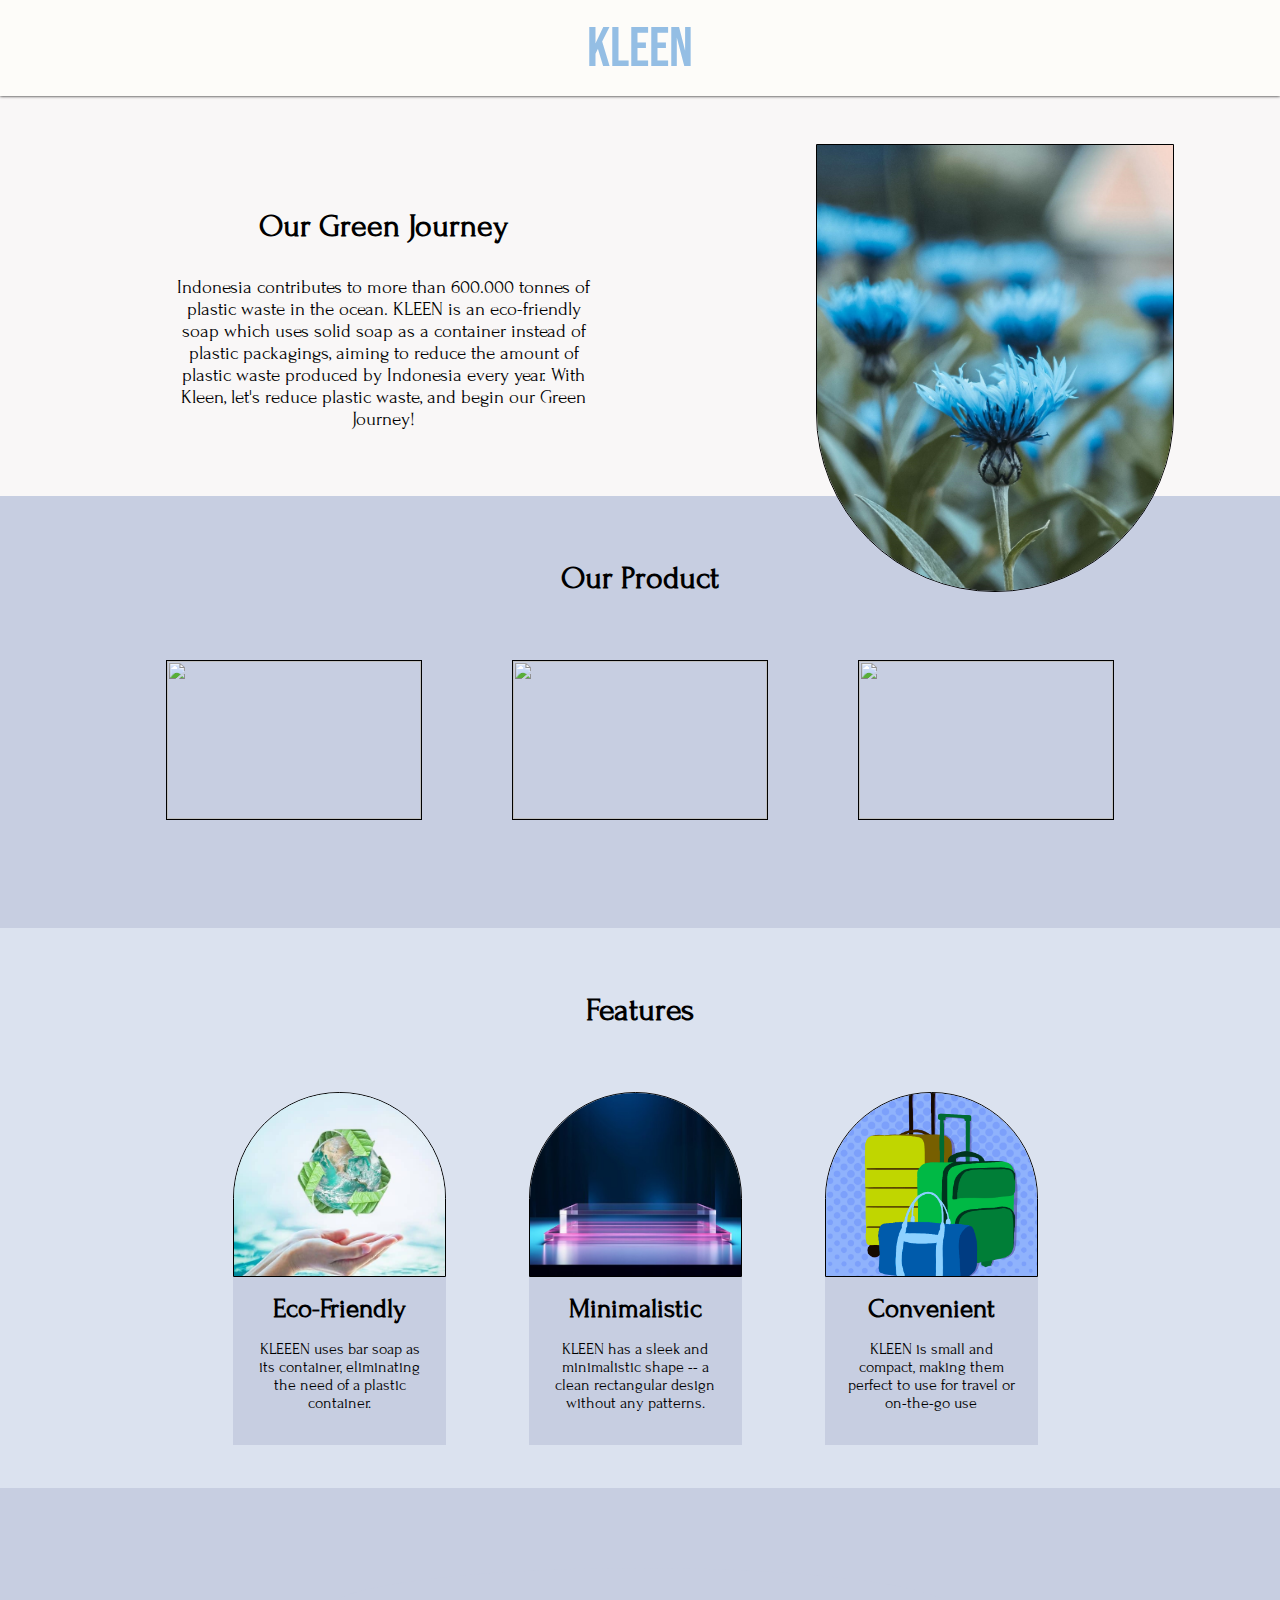
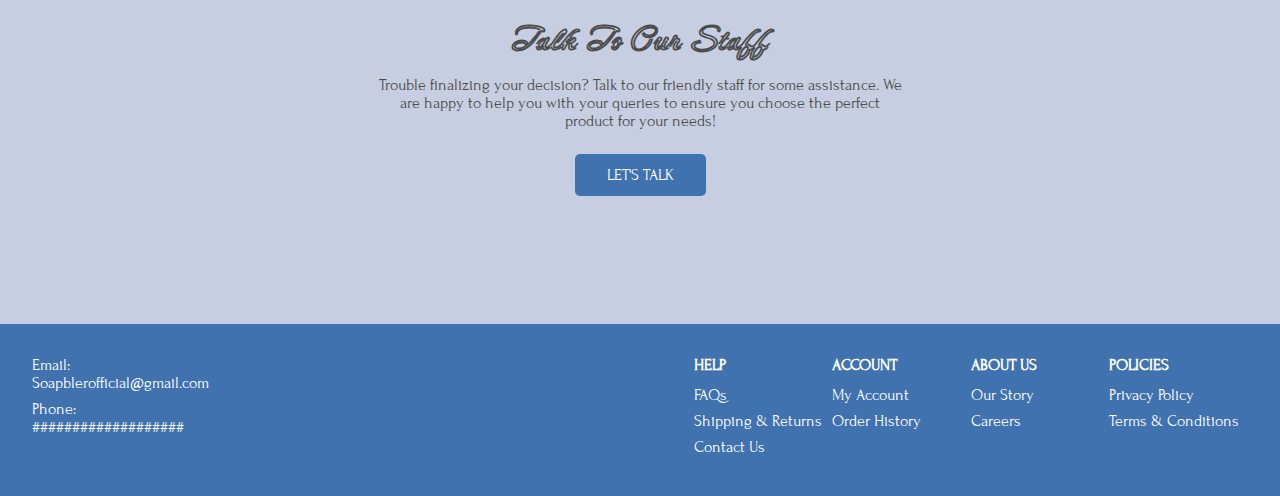
==== index.html @ f19d9825 "Update index.html" ====
<!DOCTYPE html>
<html lang="en">
<head>
    <meta name="viewport" content="width=device-width, initial-scale=1.0">
    <link rel="stylesheet" href="index.css"> 
    <link href="https://fonts.googleapis.com/css?family=Neonderthaw" rel="stylesheet">
    <link rel="stylesheet" href="https://fonts.googleapis.com/css2?family=Forum&display=swap">
    <link href="https://fonts.googleapis.com/css2?family=Bebas+Neue&display=swap" rel="stylesheet">
    <title>KLEEN</title>
</head>
<body>

    <div class="navbar">
        <div class="soapbler">KLEEN</div>
    </div>

    <div class="aboutus_container">
        <div class="white_upper_section">
            <div class="left-side">
                <div class="aboutus_section">
                    <div class="aboutus_head">Our Green Journey</div>
                    <div class="aboutus_body">Indonesia contributes to more than 600.000 tonnes of plastic waste in the ocean. KLEEN is an eco-friendly soap which uses solid soap as a container instead of plastic packagings, aiming to reduce the amount of plastic waste produced by Indonesia every year. With Kleen, let's reduce plastic waste, and begin our Green Journey!</div>
                </div>
            </div>
            <div class="right-side">
                <div class="oval_frame">
                    <img src="OIP.jpg" class="OIPP">
                </div>
            </div>
        </div>
    </div>
    <div class="product_container">
        <div class="product_head">Our Product</div>
        <div class="pictures_large">
            <div class="box" id="box1"><img src="product1.jpg" class="product_image"></div>
            <div class="box"><img src="product2.jpg" class="product_image"></div>
            <div class="box"><img src="product3.jpg" class="product_image"></div>
        </div>
        <div class="pictures_small">
            <div class="top">
                <div class="box"><img src="product1.jpg" class="product_image"></div>
            </div>
            <div class="bottom">
                <div class="box"><img src="product2.jpg" class="product_image"></div>
            </div>
        </div>
    </div>
    <div class="features_container">
        <div class="features_header">Features</div>
        <div class="features">
            <div class="feature">
                <div class="shape">
                    <div class="rounded"><img src="Feature1jpg.jpg" class="feature_image"></div>
                    <div class="rect">
                        <div class="feature_head">Eco-Friendly</div>
                        <div class="feature_body">KLEEEN uses bar soap as its container, eliminating the need of a plastic container.</div>
                    </div>
                </div>
            </div>
            <div class="feature">
                <div class="shape">
                    <div class="rounded"><img src="feature3.jpg" class="feature_image"></div>
                    <div class="rect">
                        <div class="feature_head">Minimalistic</div>
                        <div class="feature_body">KLEEN has a sleek and minimalistic shape -- a clean rectangular design without any patterns.</div>
                    </div>
                </div>
            </div>
            <div class="feature">
                <div class="shape">
                    <div class="rounded"><img src="feature2.png" class="feature_image"></div>
                    <div class="rect">
                        <div class="feature_head">Convenient</div>
                        <div class="feature_body">KLEEN is small and compact, making them perfect to use for travel or on-the-go use</div>
                    </div>
                </div>
            </div>
        </div>
        <div class="features_small">
            <div class="product_top">
                <div class="feature">
                    <div class="shape">
                        <div class="rounded"><img src="Feature1jpg.jpg" class="feature_image"></div>
                        <div class="rect">
                            <div class="feature_head">Eco-Friendly</div>
                            <div class="feature_body">KLEEEN uses bar soap as its container, eliminating the need of a plastic container.</div>
                        </div>
                    </div>
                </div>
                <div class="feature">
                    <div class="shape">
                        <div class="rounded"><img src="feature3.jpg" class="feature_image"></div>
                        <div class="rect">
                            <div class="feature_head">Minimalistic</div>
                            <div class="feature_body">KLEEN has a sleek and minimalistic shape -- a clean rectangular design without any patterns.</div>
                        </div>
                    </div>
                </div>
            </div>
            <div class="product_bottom">
                <div class="feature">
                    <div class="shape">
                        <div class="rounded"><img src="feature2.png" class="feature_image"></div>
                        <div class="rect">
                            <div class="feature_head">Convenient</div>
                            <div class="feature_body">KLEEN is small and compact, making them perfect to use for travel or on-the-go use</div>
                        </div>
                    </div>
                </div>
            </div>
        </div>
    </div>
<div class="lal">
  <div class="contact-section">
    <div class="contact-text">
        <h2>Talk To Our Staff</h2>
        <p>Trouble finalizing your decision? Talk to our friendly staff for some assistance. We are happy to help you with your queries to ensure you choose the perfect product for your needs!</p>
        <button>LET'S TALK</button>
    </div>
</div>
</div>
<!-- Footer Section -->
<footer>
    <div class="footer-container">
        <div class="footer-links">
            <div class="footerr" id="special_footer">
                <ul>
                    <li>Email: Soapblerofficial@gmail.com</li>
                    <li>Phone: ###################</li>
                </ul>
            </div>
            <div class="empty"></div>
            <div class="footerr">
                <h4>HELP</h4>
                <ul>
                    <li><a href="#">FAQs</a></li>
                    <li><a href="#">Shipping & Returns</a></li>
                    <li><a href="#">Contact Us</a></li>
                </ul>
            </div>
            <div class="footerr">
                <h4>ACCOUNT</h4>
                <ul>
                    <li><a href="#">My Account</a></li>
                    <li><a href="#">Order History</a></li>
                </ul>
            </div>
            <div class="footerr">
                <h4>ABOUT US</h4>
                <ul>
                    <li><a href="#">Our Story</a></li>
                    <li><a href="#">Careers</a></li>
                </ul>
            </div>
            <div class="footerr">
                <h4>POLICIES</h4>
                <ul>
                    <li><a href="#">Privacy Policy</a></li>
                    <li><a href="#">Terms & Conditions</a></li>
                </ul>
            </div>
        </div>
    </div>
</footer>
<script src="script.js"></script>
</body>
</html>
---- index.css ----
* {
    margin: 0;
    padding: 0;
    box-sizing: border-box;
    font-family: "Forum", serif;
}

body {
    background-color: #F9F7F7;
}

.navbar {
    width: 100%;
    height: 6rem;
    display: flex;
    margin-bottom: 3rem;
    position: fixed;
    top: 0;
    left: 0;
    background-color: #fdfcf9;
    z-index: 10000;
    box-shadow: 0px 0px 3px rgba(0, 0, 0.5);
}

.soapbler {
    width: 100%;
    text-align: center;
    color: rgb(148, 190, 228);
    font-family: 'Bebas Neue', sans-serif;
    font-size: 3.5rem;
    padding-top: 1rem;
}

.aboutus_container{
    margin-top: 9rem;
}

.white_upper_section{
    width: 100%;
    height: 19rem;
    background-color: #F9F7F7;
    display: flex;
}

.left-side{
    width: 60%;
}

.right-side{
    width: 40%;
}

.aboutus_section{
    font-family:"Forum", serif;
    height: 70%;
    width: 55%;
    margin: 0 auto;
    margin-top: 4rem;
    text-align: center;
}

.aboutus_head{
    font-weight: 800;
    font-size: 1.8rem;
    display: block;
}

.aboutus_body{
    display: block;
    margin-top: 2rem;
}

.oval_frame{
    border-radius: 0px 0px 200px 200px;
    width: 70%;
    height: 23rem;
    border: 1px solid black;
    margin-left: 3rem;
    overflow: hidden;
}

.OIPP{
    object-fit: cover;
    object-position: center;
    width: 100%;
    height: 100%;
}

.product_container{
    height: 21rem;
    width: 100%;
    background-color:  #C7CEE1;
    display: block;
}

.product_head{
    font-family:"Forum", serif;
    font-size: 1.8rem;
    font-weight: bold;
    text-align: center;
    padding-top: 3rem;
}

.pictures_large{
    display: flex;
    margin-top: 3rem;
    height: 20rem;
    width: 100%;
}
.lal{
    background-color: #C7CEE1;
    padding: 1rem;
}
.box{
    width: 20%;
    height: 50%;
    border:1.2px solid black;
    margin-left: 7%;
    overflow: hidden;
}

#box1{
    margin-left: 13%;
}

.pictures_small{
    display: none;
}

.features_container{
    height: 35rem;
    width: 100%;
    background-color:  #DBE2EF;
}

.features_header{
    font-family:"Forum", serif;
    font-size: 2rem;
    font-weight: bold;
    text-align: center;
    padding-top: 4rem;
}

.features{
    height: 21rem;
    width: 70%;
    display: flex;
    margin: 0 auto;
    margin-top: 4rem;
}

.feature{
    width: 33%;
    height: 100%
}

.shape{
    width: 80%;
    height: 100%;
    display: block;
    margin: 0 auto;
}

.rounded{
    width: 90%;
    height: 55%;
    border-radius: 400px 400px 0px 0px;
    border: 0.5px solid black; 
    margin: 0 auto;
    overflow: hidden;
}

.feature_image{
    display: block;
    width: 100%;
    object-fit: cover;
    object-position: center;
    margin: 0 auto;
    height: 100%;
}


.rect{
    width: 90%;
    height: 50%;
    background-color: #C7CEE1;
    margin:  0 auto;
}

.feature_head{
    font-family: "Forum", serif;
    text-align: center;
    font-size: 1.7rem;
    padding-top: 1rem;
    font-weight: bold;
}

.feature_body{
    font-family: "Forum", serif;
    width: 80%;
    padding-top: 1rem;
    margin: 0 auto;
    text-align: center;
}

.features_small{
    display: none;
}
.contact-section {
    background-color: #C7CEE1;
    padding: 3rem;
    text-align: center;
    border-radius: 50% / 15%;
    margin: 4rem auto;
    max-width: 50%;
}

.contact-text h2 {
    font-size: 2rem;
    margin-bottom: 1rem;
    font-family: 'Neonderthaw', cursive;
    color: #4c4c4c;
}

.contact-text p {
    color: #4c4c4c;
    margin-bottom: 1.5rem;
}

button {
    background-color: #3F72AF;
    border: none;
    padding: 0.75rem 2rem;
    color: #fff;
    font-size: 1rem;
    cursor: pointer;
    border-radius: 5px;
}

button:hover {
    background-color:lightslategrey;
}

footer {
    background-color: #3F72AF;
    padding: 2rem;
    color: #fff;
}

.footer-container {
    display: flex;
    justify-content: space-between;
    flex-wrap: wrap;
}


.footer-links {
    display: flex;
    width: 100%;
    right: 0;
}

.empty{
    width: 70%;
}
.footerr{
    width: 12%;
}

#special_footer{
    width: 20%;
}

.footer-links h4 {
    margin-bottom: 0.75rem;
    color: white;
    font-weight: bold;
}

.footer-links ul {
    list-style: none;
}

.footer-links ul li {
    margin-bottom: 0.5rem;
}

.footer-links ul li a {
    text-decoration: none;
    color: white;
}

.footer-links ul li a:hover {
    color: #83bbfc;
}

.product_image{
    width: 100%;
    height: 100%;
    object-fit: cover;
    object-position: center;
}

@media only screen and (min-width: 1330px){
  
    .aboutus_head{
        font-size: 2.1rem;
    }
    
    .aboutus_body{
        font-size: 1.3rem;
    }
       
    .product_head{
        font-size: 2.1rem;
        padding-top: 4rem;
    }

    .white_upper_section{
        height: 22rem;
    }    

    .oval_frame{
        border-radius: 0px 0px 300px 300px;
        height: 28rem;
   }

   .product_container{
        height: 27rem;
    }

    .pictures_large{
        margin-top: 4rem;
        height: 20rem;
    }

    .feature_head{
        font-size: 1.7rem;
    }

    .feature_body{
        font-size: 1.2rem;
    }
}

@media only screen and (min-width: 1200px) and (max-width: 1330px){
  
    .aboutus_head{
        font-size: 2rem;
    }
    
    .aboutus_body{
        font-size: 1.2rem;
    }
       
    .product_head{
        font-size: 2rem;
        padding-top: 4rem;
    }

    .white_upper_section{
        height: 22rem;
    }    

    .oval_frame{
        border-radius: 0px 0px 300px 300px;
        height: 28rem;
   }

   .product_container{
        height: 27rem;
    }

    .pictures_large{
        margin-top: 4rem;
        height: 20rem;
    }

    .footerr{
        width: 20%;
    }
}

@media only screen and (min-width: 931px) and (max-width: 1150px){

    .features{
        height: 21rem;
        width: 75%;
        display: flex;
        margin: 0 auto;
        margin-top: 4rem;
    }

    .rounded{
        width: 100%;
        height: 55%;
        border-radius: 400px 400px 0px 0px;
        border: 0.5px solid black; 
        margin: 0 auto;
    }
    
    .rect{
        width: 100%;
        height: 50%;
        background-color: #C7CEE1;
        margin:  0 auto;
    }    

    .footerr{
        width: 40%;
    }
    
}
@media only screen and (min-width: 801px) and (max-width: 930px){

    .pictures_large{
        height: 20rem;
    }

    .white_upper_section{
        height: 19rem;
    }

    .aboutus_section{
        width: 70%;
        height: 75%;
    }

    .box{
        height: 40%;  
        width: 20%; 
        margin-left: 4%;
    }

    .product_container{
        height: 21em;
    }
    
    .features{
        height: 21rem;
        width: 80%;
        display: flex;
        margin: 0 auto;
        margin-top: 4rem;
    }

    .rounded{
        width: 100%;
        height: 50%;
        border-radius: 400px 400px 0px 0px;
        border: 0.5px solid black; 
        margin: 0 auto;
    }
    
    .rect{
        width: 100%;
        height: 50%;
        background-color: #C7CEE1;
        margin:  0 auto;
    }    

    #box1{
        margin-left: 14%;
    }

    .feature_head{
        font-size: 1.5rem;
    }

    .feature_body{
        font-size: 0.9rem;
    }

    .footerr{
        width: 40%;
    }

}

@media only screen and (min-width: 632px) and (max-width: 800px){

    .oval_frame{
        border-radius: 0px 0px 0px 300px;
        height: 36vh;
        float: right;
   }

   .white_upper_section{
        height: 19rem;
    }

    .oval_frame{
        height: 17rem;
    }

    .left-side{
        width: 70%;
    }

    .aboutus_section{
        width: 70%;
    }
    
    .right-side{
        width: 30%;
    }

    .pictures_large{
        display: none;
    }

    .pictures_small{
        display: block;
    }

    .rect{
        height: 60%;
        background-color: #C7CEE1;
        margin:  0 auto;
    }    

    .top{
        width: 100%;
        display: flex;
        margin-top: 2.5rem;
        height: 8rem;
    }


    .bottom{
        width: 100%;
        display: flex;
        margin-top: 2rem;
        height: 8rem;
    }

    .box{
        margin: 0 auto;
        width: 40%;
        height: 100%;
    }

    .product_container{
        height: 32rem;
    }

    .features{
        display: none;
    }

    .features_small{
        display:contents;
    }

    .product_top{
        width: 80%;
        display: flex;
        height: 20rem;
        margin: 0 auto;
        padding-top: 2.5rem;
    }

    .feature{
        width: 50%;
    }

    .product_bottom{
        width: 40%;
        height: 20rem;
        margin: 0 auto;
        padding-top: 2.5rem;
    }

    .product_bottom .feature{
        width: 100%;
        margin-top: 2rem;
    }

    .features_container{
        height: 55rem;
    }

    .footerr{
        width: 40%;
    }
}

@media only screen and (min-width: 510px) and (max-width: 632px){

    .oval_frame{
        border-radius: 0px 0px 0px 300px;
        height: 36vh;
        float: right;
   }

   .white_upper_section{
        height: 21rem;
    }

    .oval_frame{
        height: 17rem;
    }

    .left-side{
        width: 70%;
    }

    .aboutus_section{
        width: 80%;
    }
    
    .right-side{
        width: 30%;
    }

    .pictures_large{
        display: none;
    }

    .pictures_small{
        display: block;
    }

    .top{
        width: 100%;
        display: flex;
        margin-top: 2.5rem;
        height: 8rem;
    }

    .bottom{
        width: 100%;
        display: flex;
        margin-top: 2rem;
        height: 8rem;
    }

    .box{
        margin: 0 auto;
        width: 40%;
        height: 100%;
    }

    .product_container{
        height: 28rem;
    }

    .features{
        display: none;
    }

    .features_small{
        display:contents;
    }

    .product_top{
        width: 90%;
        display: flex;
        height: 20rem;
        margin: 0 auto;
        padding-top: 2.5rem;
    }

    .feature{
        width: 50%;
    }

    .rounded{
        width: 95%;
    }

    .rect{
        height: 65%;
        width: 95%;
    }

    .product_bottom{
        width: 45%;
        height: 20rem;
        margin: 0 auto;
        padding-top: 2.5rem;
    }

    .product_bottom .feature{
        width: 100%;
        margin-top: 2rem;
    }

    .features_container{
        height: 53rem;
    }

    .footerr{
        width: 60%;
    }

    #box1{
        margin-left: 14.3%;
    }

}

@media only screen and (min-width: 381px) and (max-width: 509px){
    
    .right-side{
        display: none;
        width: 0%;
    }

    .left-side{
        width: 100%;
    }

    .aboutus_section{
        width: 80%;
    }

    .white_upper_section{
        height: 19rem;
    }

    .pictures_large{
        display: none;
    }

    .pictures_small{
        display: block;
    }

    .top{
        width: 100%;
        display: flex;
        margin-top: 2.5rem;
        height: 7rem;
    }

    .bottom{
        width: 100%;
        display: flex;
        margin-top: 2rem;
        height: 7rem;
    }

    .box{
        margin: 0 auto;
        width: 40%;
        height: 100%;
    }
    .product_container{
        height: 27rem;
    }

    .features{
        display: none;
    }

    .features_small{
        display:contents;
        width: 100%;
    }

    .product_top{
        width: 90%;
        display: flex;
        height: 20rem;
        margin: 0 auto;
        padding-top: 2.5rem;
    }

    .feature{
        width: 50%;
    }

    .feature_body{
        width: 90%;
    }

    .shape{
        width: 90%;
    }

    .rounded{
        width: 100%;
    }

    .rect{
        height: 60%;
        width: 100%;
    }

    .product_bottom{
        width: 45%;
        height: 20rem;
        margin: 0 auto;
        padding-top: 2.5rem;
    }

    .product_bottom .feature{
        width: 100%;
        margin-top: 2rem;
    }

    .features_container{
        height: 53rem;
    }
}

@media only screen and (max-width: 380px){
    
    .right-side{
        display: none;
        width: 0%;
    }

    .left-side{
        width: 100%;
    }

    .aboutus_section{
        width: 80%;
    }

    .white_upper_section{
        height: 21rem;
    }

    .pictures_large{
        display: none;
    }

    .pictures_small{
        display: block;
    }

    .top{
        width: 100%;
        display: flex;
        margin-top: 2.5rem;
        height: 7rem;
    }

    .bottom{
        width: 100%;
        display: flex;
        margin-top: 2rem;
        height: 7rem;
    }

    .box{
        margin: 0 auto;
        width: 40%;
        height: 100%;
    }

    .product_container{
        height: 27rem;
    }

    .features{
        display: none;
    }

    .features_small{
        display:contents;
        width: 100%;
    }

    .product_top{
        width: 95%;
        display: flex;
        height: 20rem;
        margin: 0 auto;
        padding-top: 2.5rem;
    }

    .feature{
        width: 50%;
    }

    .feature_body{
        width: 90%;
    }

    .shape{
        width: 90%;
    }

    .rounded{
        width: 100%;
    }

    .rect{
        height: 50%;
        width: 100%;
    }

    .product_bottom{
        width: 47.5%;
        height: 20rem;
        margin: 0 auto;
        padding-top: 2.5rem;
    }

    .product_bottom .feature{
        width: 100%;
        margin-top: 2rem;
    }

    .features_container{
        height: 53rem;
    }
}
/* Media query for smaller screens */
@media only screen and (max-width: 800px) {
    .footer-links {
        flex-wrap: wrap; /* Allow wrapping to the next line */
        justify-content: space-between; /* Space out items */
    }

    .footerr {
        width: calc(50% - 1rem); /* Each footer section takes half width minus some space for margins */
        margin-bottom: 1rem; /* Add some space between sections */
    }

    #special_footer {
        width: calc(50% - 1rem); /* Make special footer take half width */
        margin-bottom: 1rem; /* Add some space below it */
    }

    /* Optional: Adjust the last item in case of an odd number of items */
    .footer-links ul:last-child {
        margin-bottom: 0; /* Remove bottom margin for the last item */
    }
}
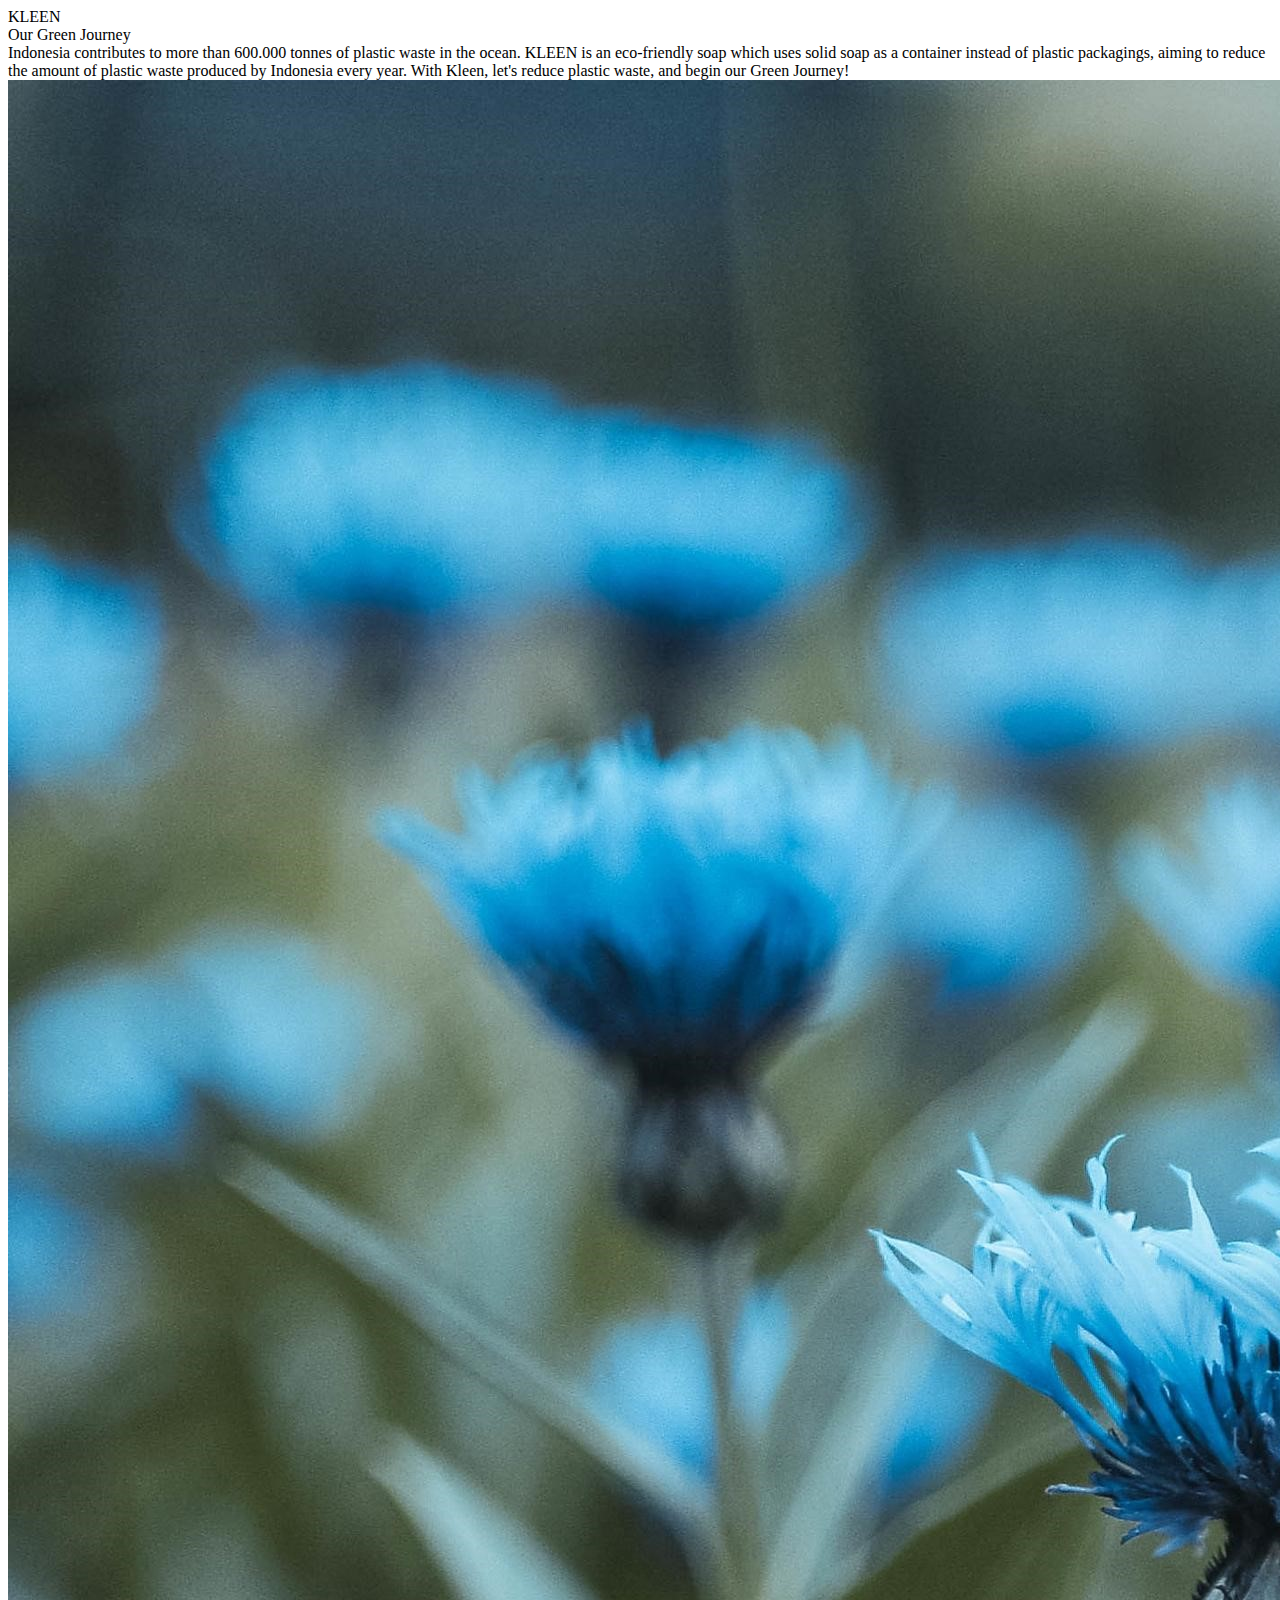
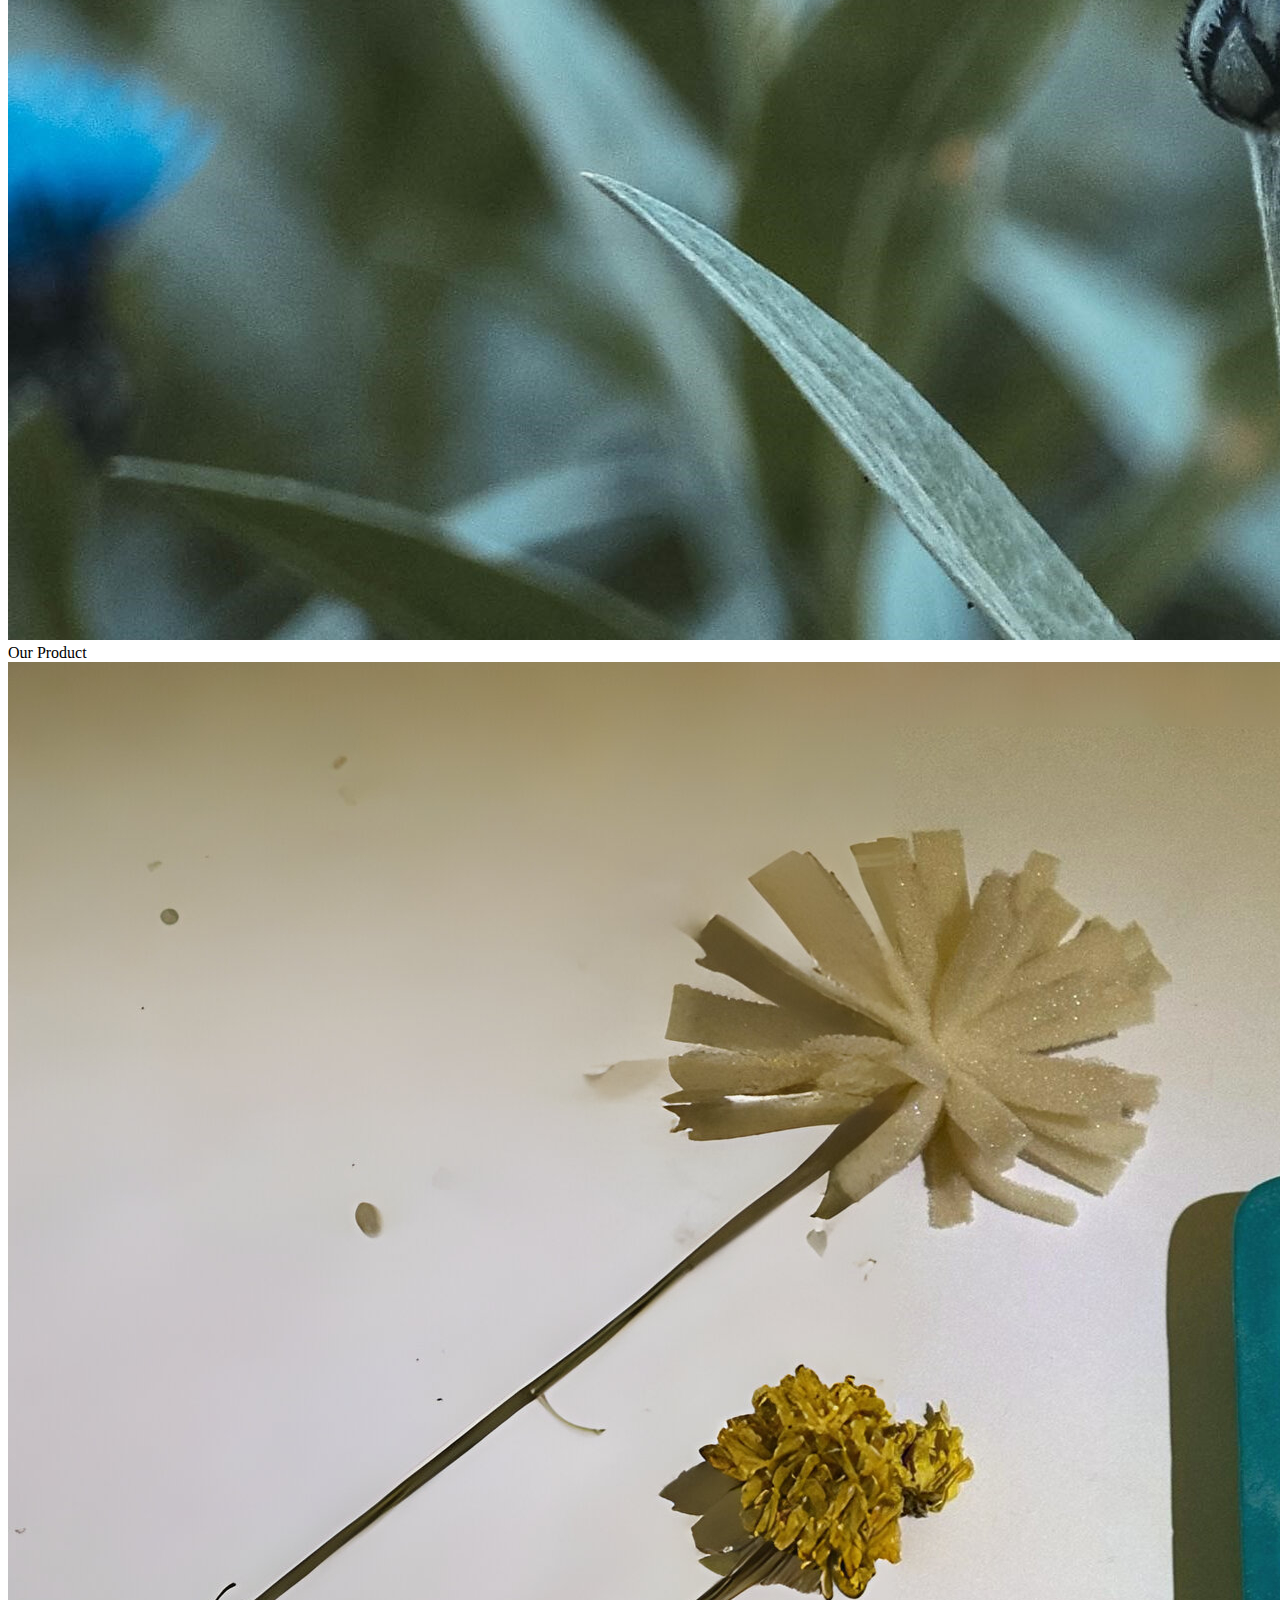
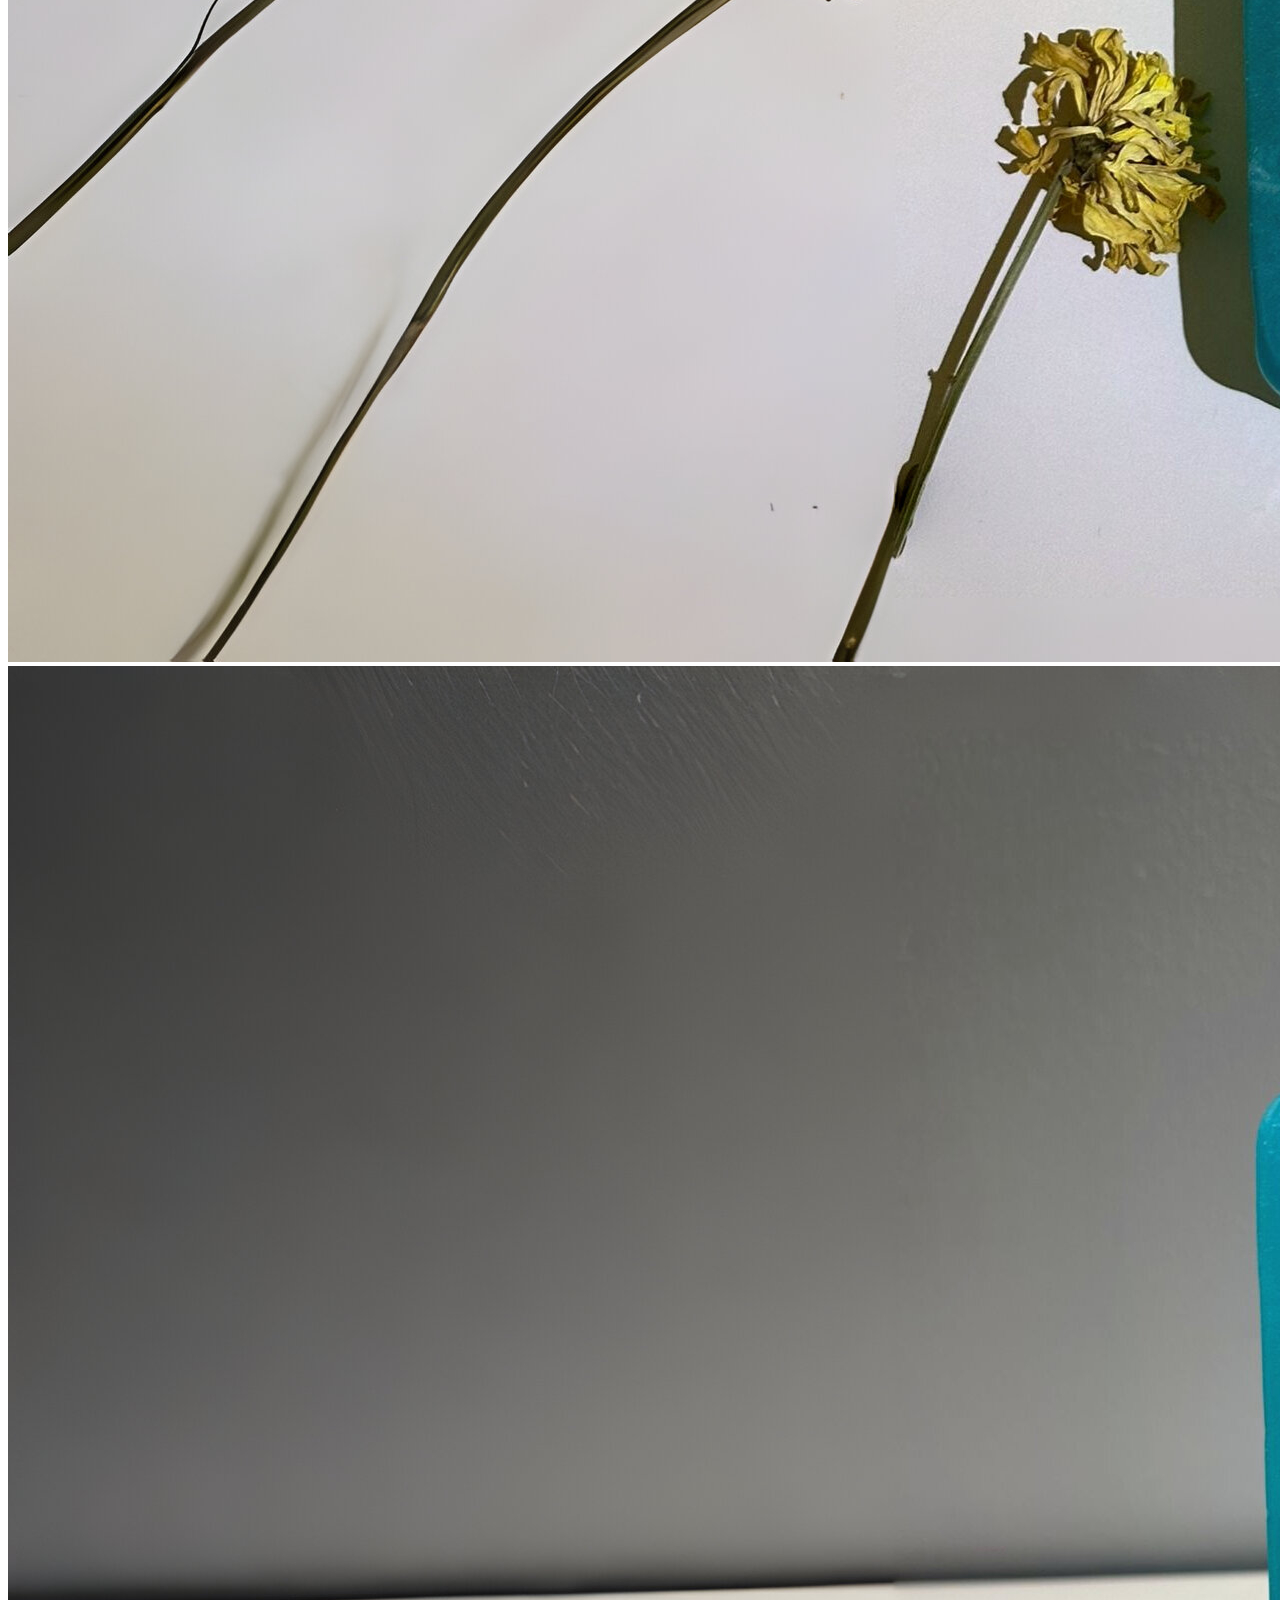
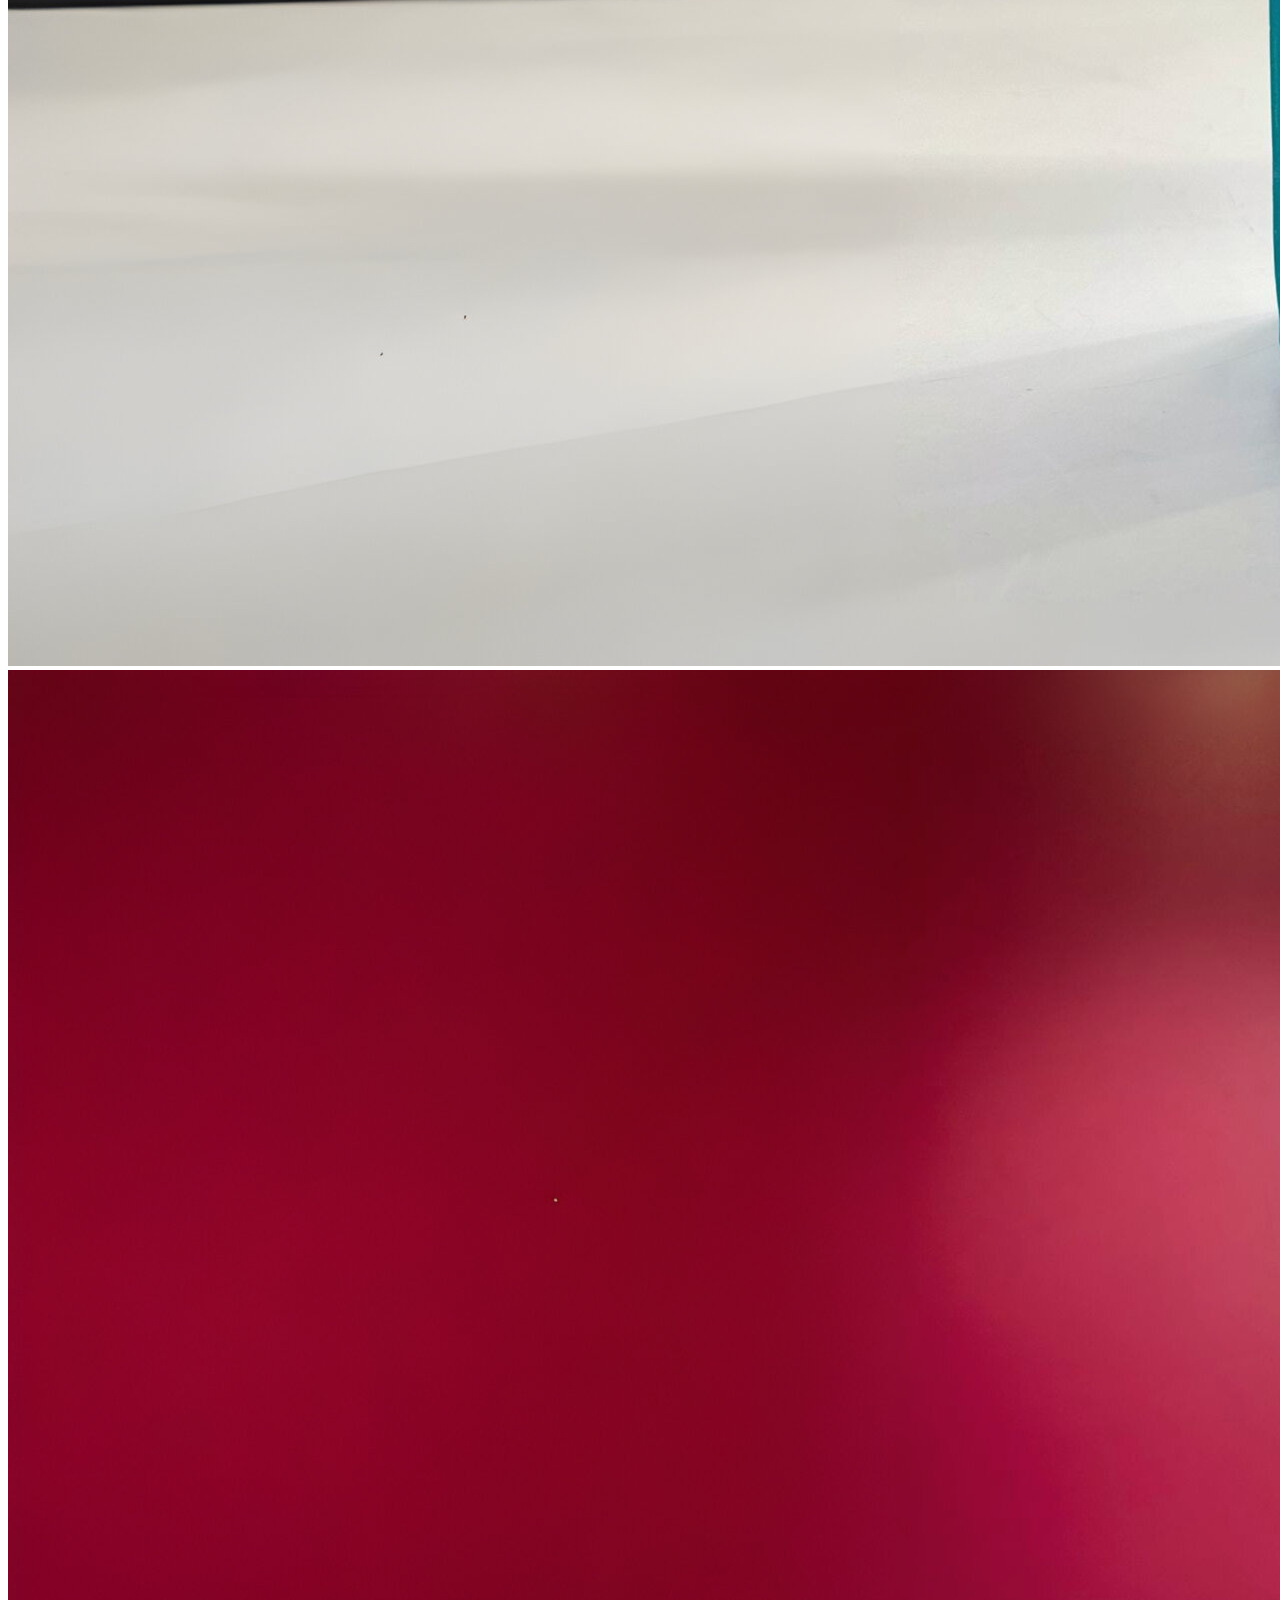
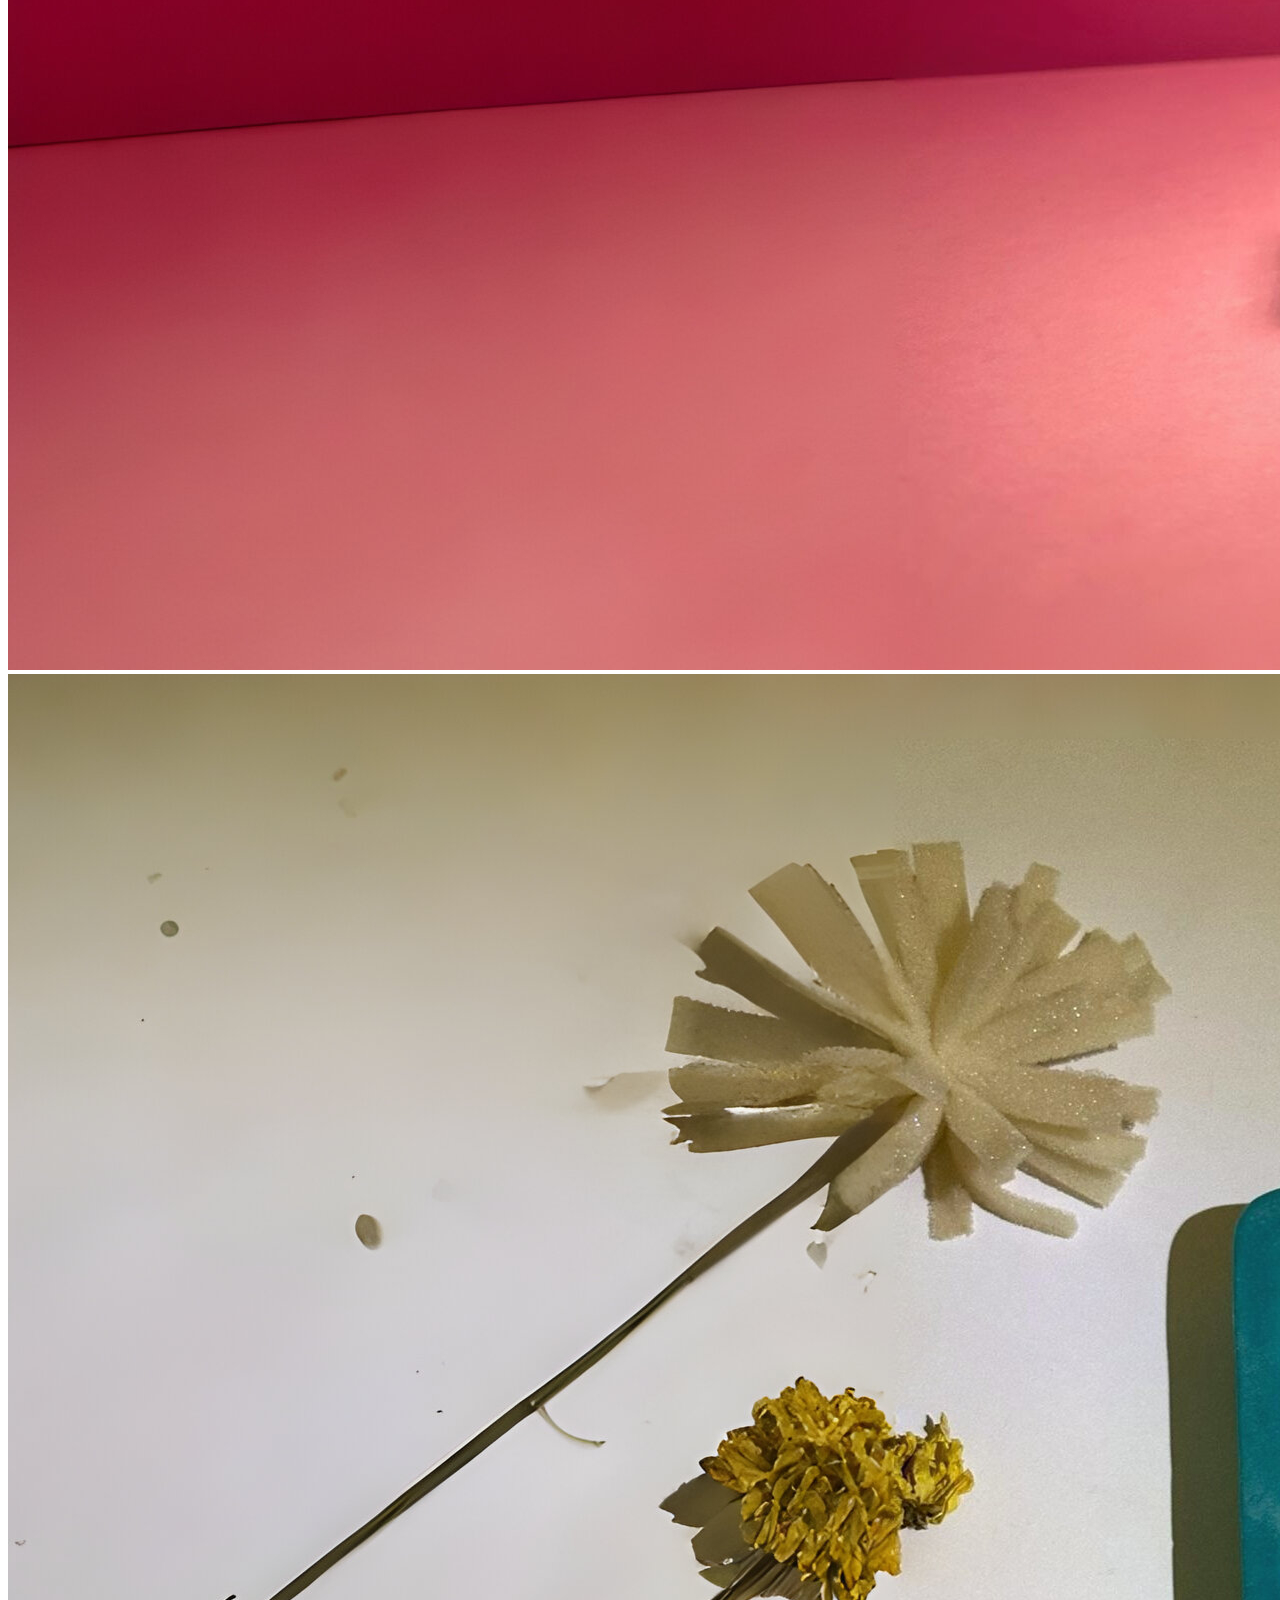
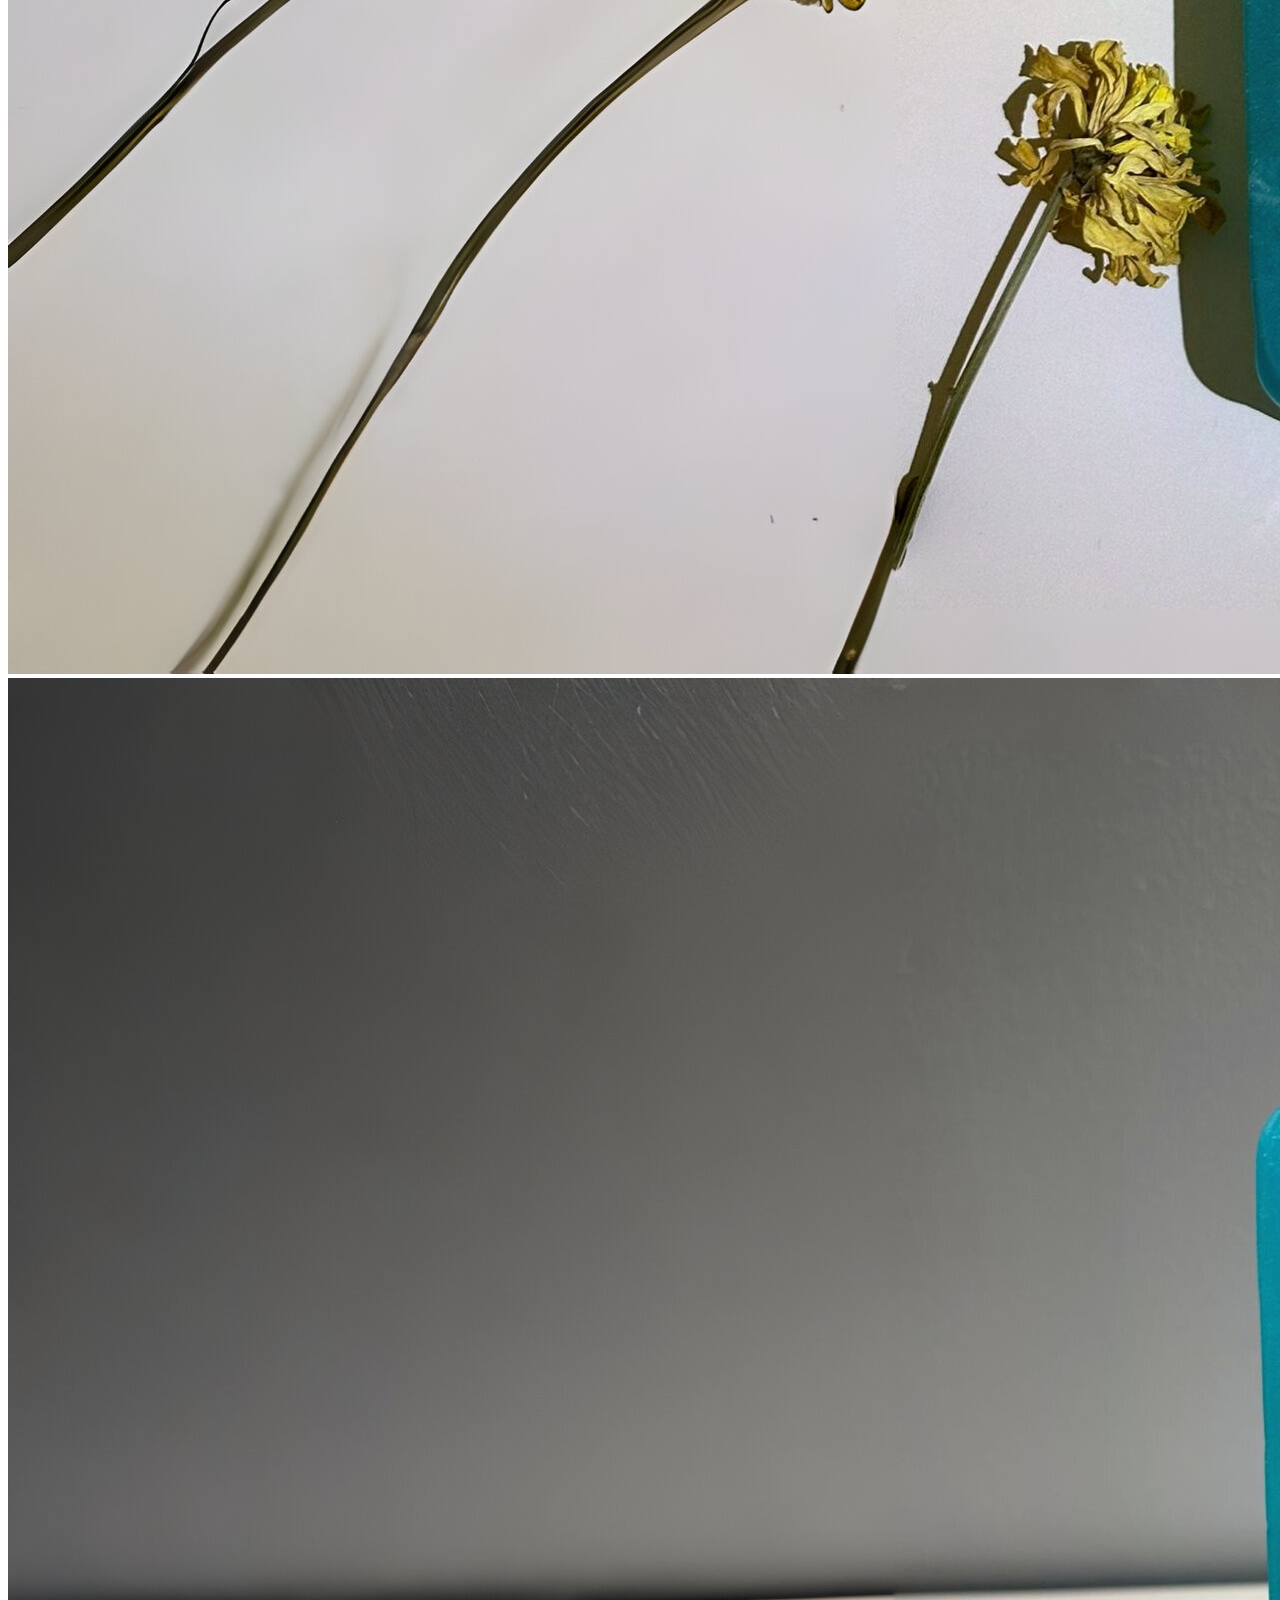
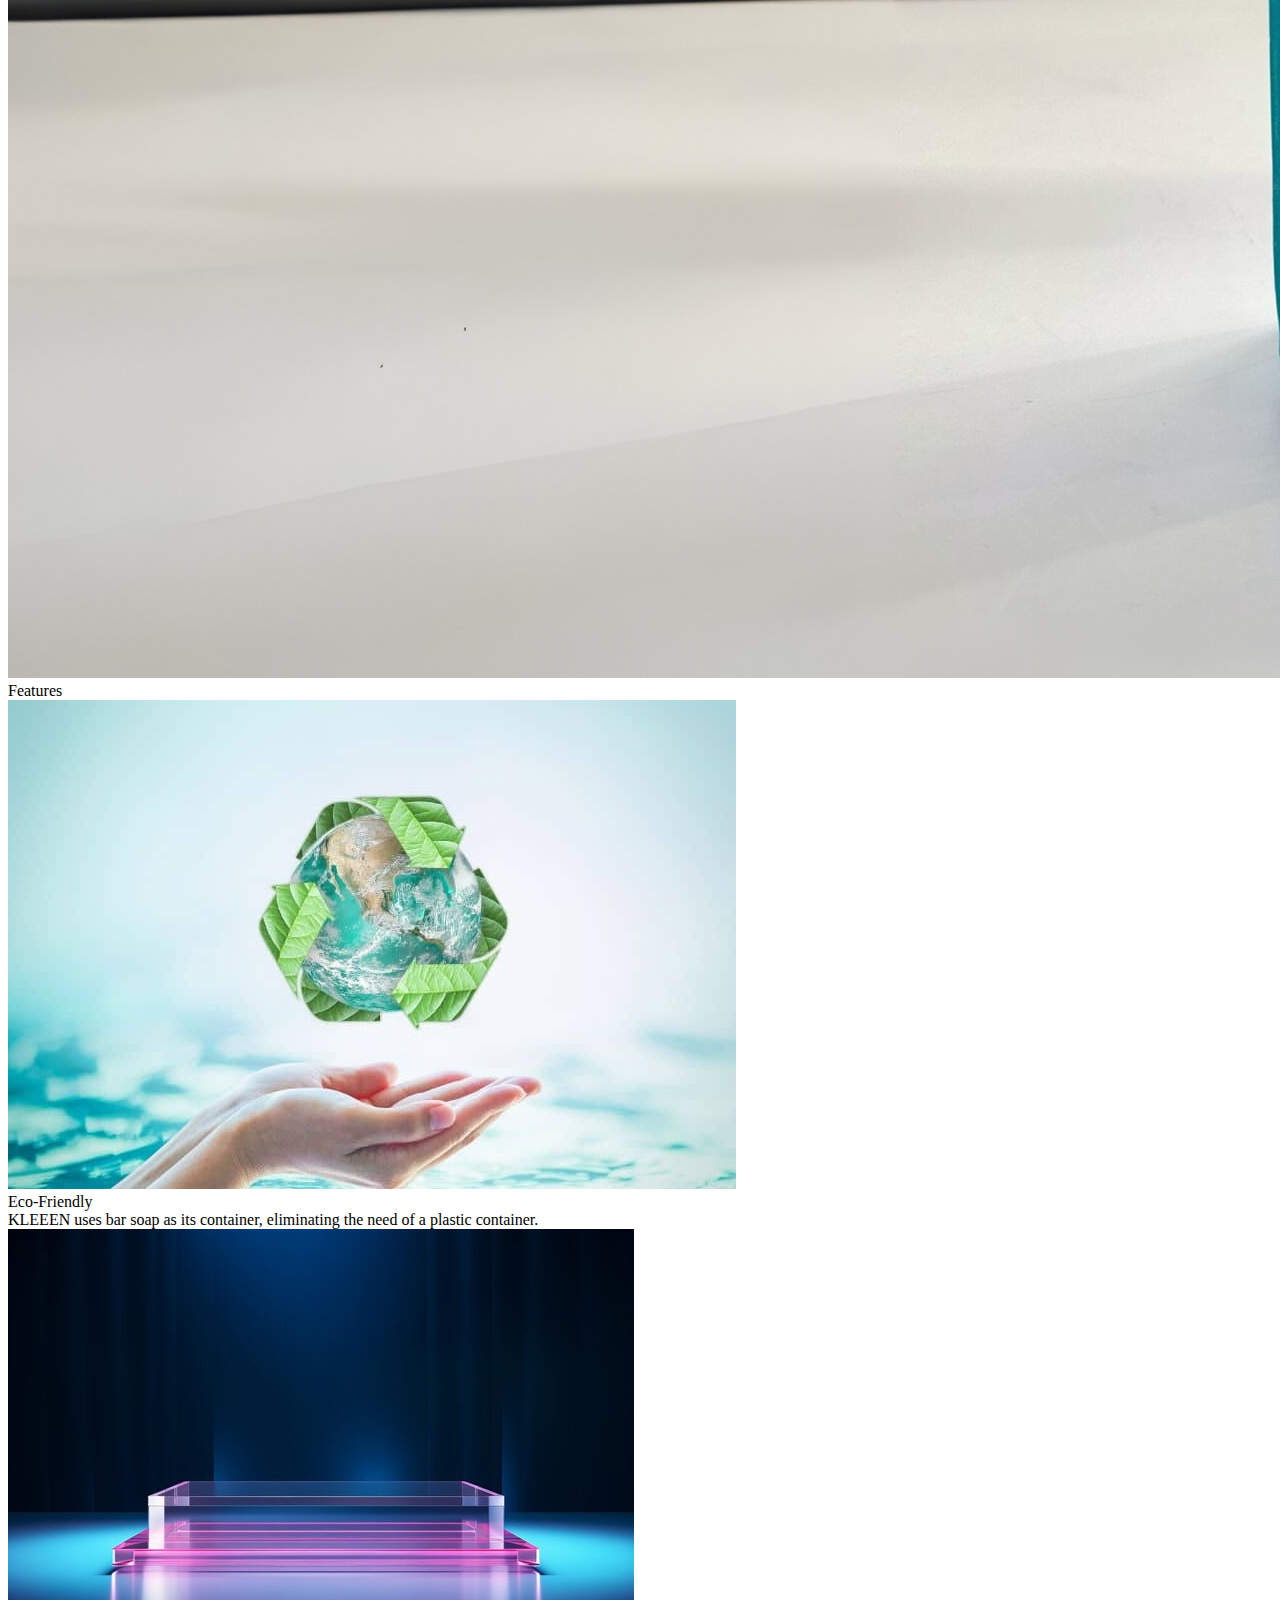
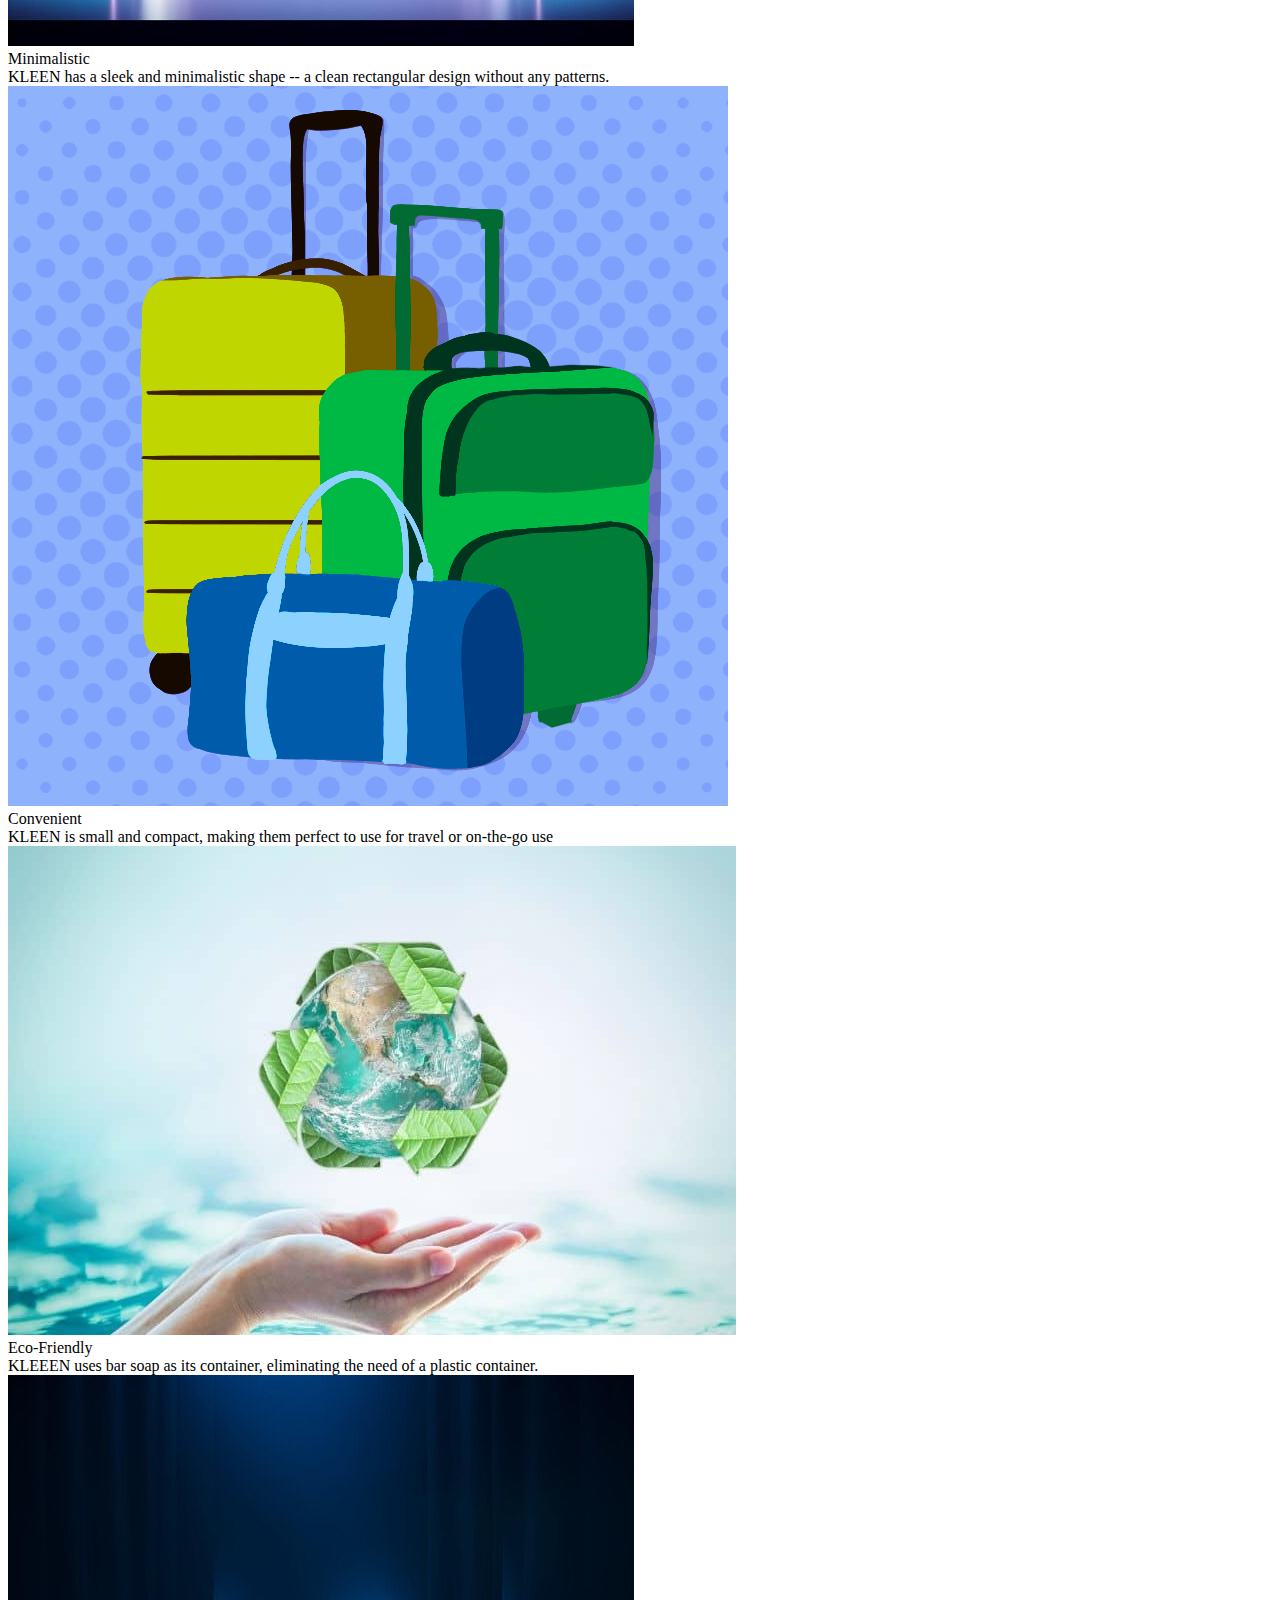
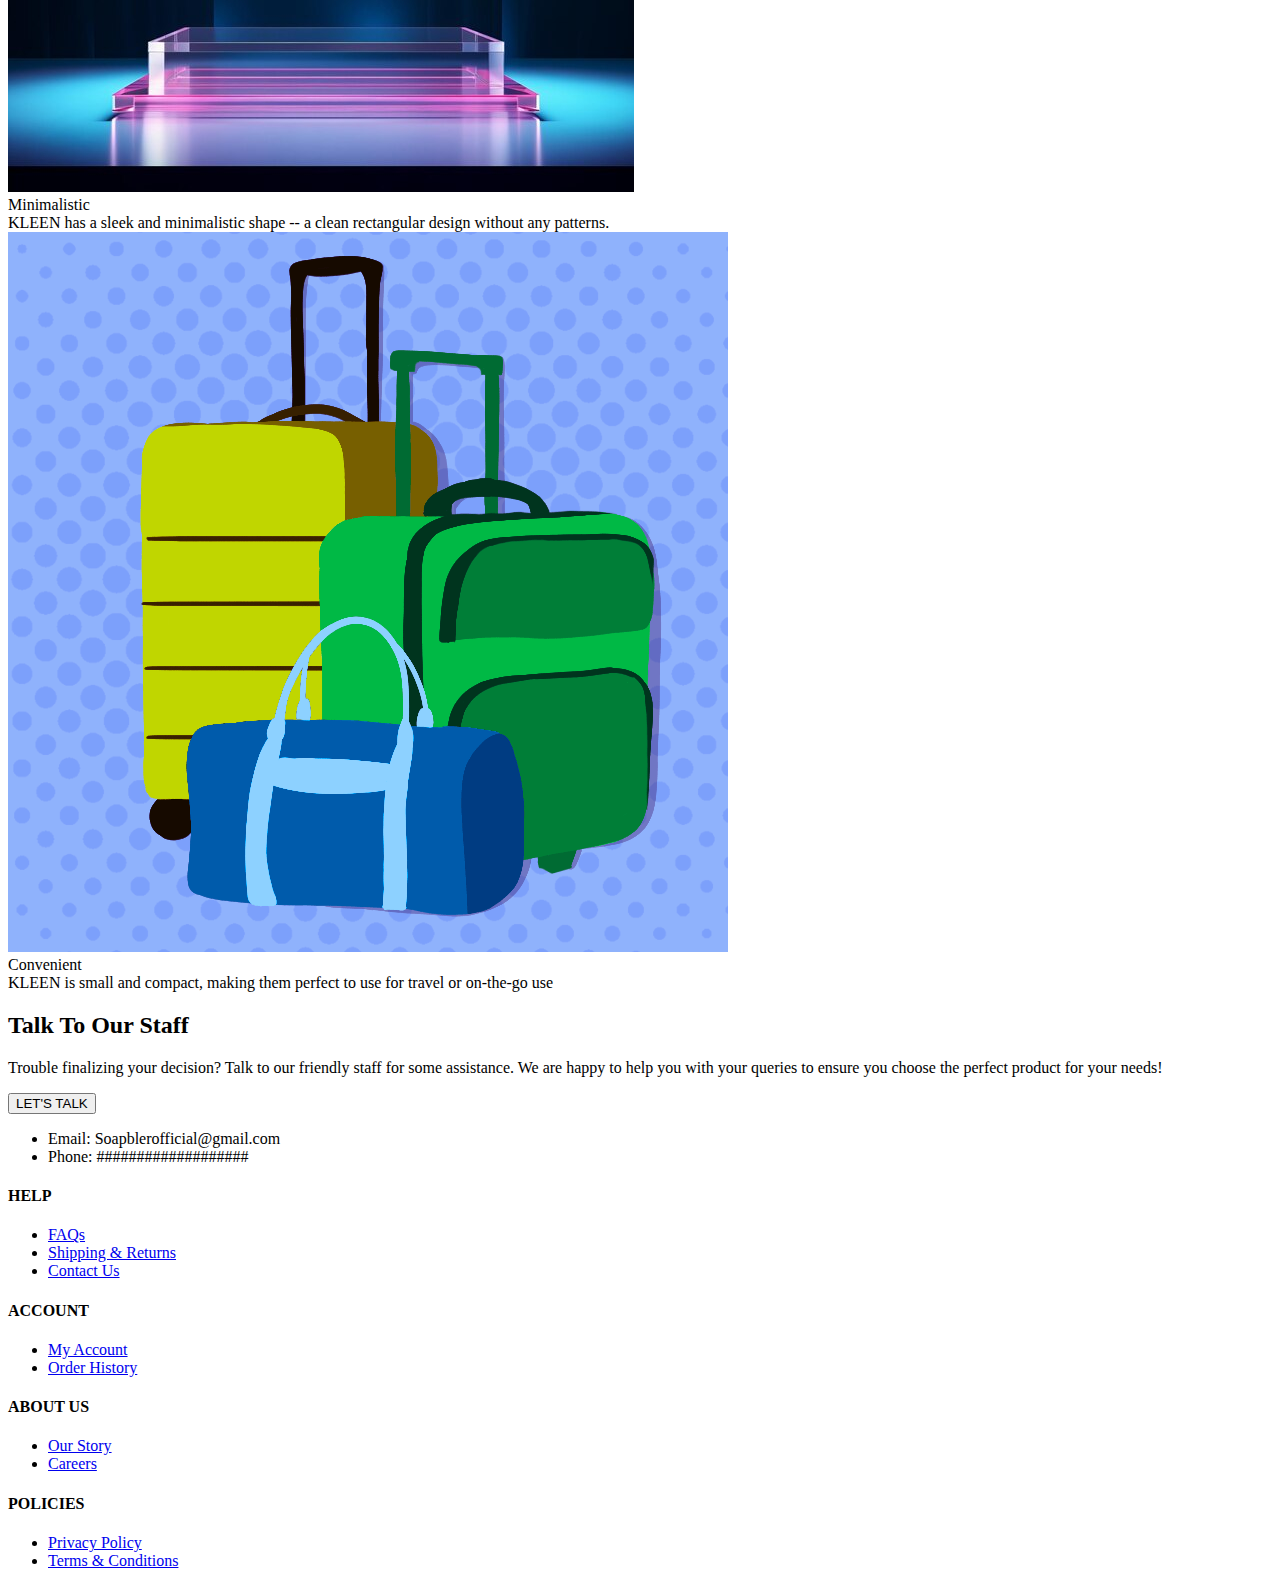
==== commit 005012c0: "Add files via upload" ====
--- a/index.html
+++ b/index.html
@@ -1,167 +1,167 @@
-<!DOCTYPE html>
-<html lang="en">
-<head>
-    <meta name="viewport" content="width=device-width, initial-scale=1.0">
-    <link rel="stylesheet" href="index.css"> 
-    <link href="https://fonts.googleapis.com/css?family=Neonderthaw" rel="stylesheet">
-    <link rel="stylesheet" href="https://fonts.googleapis.com/css2?family=Forum&display=swap">
-    <link href="https://fonts.googleapis.com/css2?family=Bebas+Neue&display=swap" rel="stylesheet">
-    <title>KLEEN</title>
-</head>
-<body>
-
-    <div class="navbar">
-        <div class="soapbler">KLEEN</div>
-    </div>
-
-    <div class="aboutus_container">
-        <div class="white_upper_section">
-            <div class="left-side">
-                <div class="aboutus_section">
-                    <div class="aboutus_head">Our Green Journey</div>
-                    <div class="aboutus_body">Indonesia contributes to more than 600.000 tonnes of plastic waste in the ocean. KLEEN is an eco-friendly soap which uses solid soap as a container instead of plastic packagings, aiming to reduce the amount of plastic waste produced by Indonesia every year. With Kleen, let's reduce plastic waste, and begin our Green Journey!</div>
-                </div>
-            </div>
-            <div class="right-side">
-                <div class="oval_frame">
-                    <img src="OIP.jpg" class="OIPP">
-                </div>
-            </div>
-        </div>
-    </div>
-    <div class="product_container">
-        <div class="product_head">Our Product</div>
-        <div class="pictures_large">
-            <div class="box" id="box1"><img src="product1.jpg" class="product_image"></div>
-            <div class="box"><img src="product2.jpg" class="product_image"></div>
-            <div class="box"><img src="product3.jpg" class="product_image"></div>
-        </div>
-        <div class="pictures_small">
-            <div class="top">
-                <div class="box"><img src="product1.jpg" class="product_image"></div>
-            </div>
-            <div class="bottom">
-                <div class="box"><img src="product2.jpg" class="product_image"></div>
-            </div>
-        </div>
-    </div>
-    <div class="features_container">
-        <div class="features_header">Features</div>
-        <div class="features">
-            <div class="feature">
-                <div class="shape">
-                    <div class="rounded"><img src="Feature1jpg.jpg" class="feature_image"></div>
-                    <div class="rect">
-                        <div class="feature_head">Eco-Friendly</div>
-                        <div class="feature_body">KLEEEN uses bar soap as its container, eliminating the need of a plastic container.</div>
-                    </div>
-                </div>
-            </div>
-            <div class="feature">
-                <div class="shape">
-                    <div class="rounded"><img src="feature3.jpg" class="feature_image"></div>
-                    <div class="rect">
-                        <div class="feature_head">Minimalistic</div>
-                        <div class="feature_body">KLEEN has a sleek and minimalistic shape -- a clean rectangular design without any patterns.</div>
-                    </div>
-                </div>
-            </div>
-            <div class="feature">
-                <div class="shape">
-                    <div class="rounded"><img src="feature2.png" class="feature_image"></div>
-                    <div class="rect">
-                        <div class="feature_head">Convenient</div>
-                        <div class="feature_body">KLEEN is small and compact, making them perfect to use for travel or on-the-go use</div>
-                    </div>
-                </div>
-            </div>
-        </div>
-        <div class="features_small">
-            <div class="product_top">
-                <div class="feature">
-                    <div class="shape">
-                        <div class="rounded"><img src="Feature1jpg.jpg" class="feature_image"></div>
-                        <div class="rect">
-                            <div class="feature_head">Eco-Friendly</div>
-                            <div class="feature_body">KLEEEN uses bar soap as its container, eliminating the need of a plastic container.</div>
-                        </div>
-                    </div>
-                </div>
-                <div class="feature">
-                    <div class="shape">
-                        <div class="rounded"><img src="feature3.jpg" class="feature_image"></div>
-                        <div class="rect">
-                            <div class="feature_head">Minimalistic</div>
-                            <div class="feature_body">KLEEN has a sleek and minimalistic shape -- a clean rectangular design without any patterns.</div>
-                        </div>
-                    </div>
-                </div>
-            </div>
-            <div class="product_bottom">
-                <div class="feature">
-                    <div class="shape">
-                        <div class="rounded"><img src="feature2.png" class="feature_image"></div>
-                        <div class="rect">
-                            <div class="feature_head">Convenient</div>
-                            <div class="feature_body">KLEEN is small and compact, making them perfect to use for travel or on-the-go use</div>
-                        </div>
-                    </div>
-                </div>
-            </div>
-        </div>
-    </div>
-<div class="lal">
-  <div class="contact-section">
-    <div class="contact-text">
-        <h2>Talk To Our Staff</h2>
-        <p>Trouble finalizing your decision? Talk to our friendly staff for some assistance. We are happy to help you with your queries to ensure you choose the perfect product for your needs!</p>
-        <button>LET'S TALK</button>
-    </div>
-</div>
-</div>
-<!-- Footer Section -->
-<footer>
-    <div class="footer-container">
-        <div class="footer-links">
-            <div class="footerr" id="special_footer">
-                <ul>
-                    <li>Email: Soapblerofficial@gmail.com</li>
-                    <li>Phone: ###################</li>
-                </ul>
-            </div>
-            <div class="empty"></div>
-            <div class="footerr">
-                <h4>HELP</h4>
-                <ul>
-                    <li><a href="#">FAQs</a></li>
-                    <li><a href="#">Shipping & Returns</a></li>
-                    <li><a href="#">Contact Us</a></li>
-                </ul>
-            </div>
-            <div class="footerr">
-                <h4>ACCOUNT</h4>
-                <ul>
-                    <li><a href="#">My Account</a></li>
-                    <li><a href="#">Order History</a></li>
-                </ul>
-            </div>
-            <div class="footerr">
-                <h4>ABOUT US</h4>
-                <ul>
-                    <li><a href="#">Our Story</a></li>
-                    <li><a href="#">Careers</a></li>
-                </ul>
-            </div>
-            <div class="footerr">
-                <h4>POLICIES</h4>
-                <ul>
-                    <li><a href="#">Privacy Policy</a></li>
-                    <li><a href="#">Terms & Conditions</a></li>
-                </ul>
-            </div>
-        </div>
-    </div>
-</footer>
-<script src="script.js"></script>
-</body>
-</html>
+<!DOCTYPE html>
+<html lang="en">
+<head>
+    <meta name="viewport" content="width=device-width, initial-scale=1.0">
+    <link rel="stylesheet" href="css.css"> 
+    <link href="https://fonts.googleapis.com/css?family=Neonderthaw" rel="stylesheet">
+    <link rel="stylesheet" href="https://fonts.googleapis.com/css2?family=Forum&display=swap">
+    <link href="https://fonts.googleapis.com/css2?family=Bebas+Neue&display=swap" rel="stylesheet">
+    <title>KLEEN</title>
+</head>
+<body>
+
+    <div class="navbar">
+        <div class="soapbler">KLEEN</div>
+    </div>
+
+    <div class="aboutus_container">
+        <div class="white_upper_section">
+            <div class="left-side">
+                <div class="aboutus_section">
+                    <div class="aboutus_head">Our Green Journey</div>
+                    <div class="aboutus_body">Indonesia contributes to more than 600.000 tonnes of plastic waste in the ocean. KLEEN is an eco-friendly soap which uses solid soap as a container instead of plastic packagings, aiming to reduce the amount of plastic waste produced by Indonesia every year. With Kleen, let's reduce plastic waste, and begin our Green Journey!</div>
+                </div>
+            </div>
+            <div class="right-side">
+                <div class="oval_frame">
+                    <img src="OIP.jpg" class="OIPP">
+                </div>
+            </div>
+        </div>
+    </div>
+    <div class="product_container">
+        <div class="product_head">Our Product</div>
+        <div class="pictures_large">
+            <div class="box" id="box1"><img src="product1.jpg" class="product_image"></div>
+            <div class="box"><img src="product2.jpg" class="product_image"></div>
+            <div class="box"><img src="product3.jpg" class="product_image"></div>
+        </div>
+        <div class="pictures_small">
+            <div class="top">
+                <div class="box"><img src="product1.jpg" class="product_image"></div>
+            </div>
+            <div class="bottom">
+                <div class="box"><img src="product2.jpg" class="product_image"></div>
+            </div>
+        </div>
+    </div>
+    <div class="features_container">
+        <div class="features_header">Features</div>
+        <div class="features">
+            <div class="feature">
+                <div class="shape">
+                    <div class="rounded"><img src="Feature1jpg.jpg" class="feature_image"></div>
+                    <div class="rect">
+                        <div class="feature_head">Eco-Friendly</div>
+                        <div class="feature_body">KLEEEN uses bar soap as its container, eliminating the need of a plastic container.</div>
+                    </div>
+                </div>
+            </div>
+            <div class="feature">
+                <div class="shape">
+                    <div class="rounded"><img src="feature3.jpg" class="feature_image"></div>
+                    <div class="rect">
+                        <div class="feature_head">Minimalistic</div>
+                        <div class="feature_body">KLEEN has a sleek and minimalistic shape -- a clean rectangular design without any patterns.</div>
+                    </div>
+                </div>
+            </div>
+            <div class="feature">
+                <div class="shape">
+                    <div class="rounded"><img src="feature2.png" class="feature_image"></div>
+                    <div class="rect">
+                        <div class="feature_head">Convenient</div>
+                        <div class="feature_body">KLEEN is small and compact, making them perfect to use for travel or on-the-go use</div>
+                    </div>
+                </div>
+            </div>
+        </div>
+        <div class="features_small">
+            <div class="product_top">
+                <div class="feature">
+                    <div class="shape">
+                        <div class="rounded"><img src="Feature1jpg.jpg" class="feature_image"></div>
+                        <div class="rect">
+                            <div class="feature_head">Eco-Friendly</div>
+                            <div class="feature_body">KLEEEN uses bar soap as its container, eliminating the need of a plastic container.</div>
+                        </div>
+                    </div>
+                </div>
+                <div class="feature">
+                    <div class="shape">
+                        <div class="rounded"><img src="feature3.jpg" class="feature_image"></div>
+                        <div class="rect">
+                            <div class="feature_head">Minimalistic</div>
+                            <div class="feature_body">KLEEN has a sleek and minimalistic shape -- a clean rectangular design without any patterns.</div>
+                        </div>
+                    </div>
+                </div>
+            </div>
+            <div class="product_bottom">
+                <div class="feature">
+                    <div class="shape">
+                        <div class="rounded"><img src="feature2.png" class="feature_image"></div>
+                        <div class="rect">
+                            <div class="feature_head">Convenient</div>
+                            <div class="feature_body">KLEEN is small and compact, making them perfect to use for travel or on-the-go use</div>
+                        </div>
+                    </div>
+                </div>
+            </div>
+        </div>
+    </div>
+<div class="lal">
+  <div class="contact-section">
+    <div class="contact-text">
+        <h2>Talk To Our Staff</h2>
+        <p>Trouble finalizing your decision? Talk to our friendly staff for some assistance. We are happy to help you with your queries to ensure you choose the perfect product for your needs!</p>
+        <button>LET'S TALK</button>
+    </div>
+</div>
+</div>
+<!-- Footer Section -->
+<footer>
+    <div class="footer-container">
+        <div class="footer-links">
+            <div class="footerr" id="special_footer">
+                <ul>
+                    <li>Email: Soapblerofficial@gmail.com</li>
+                    <li>Phone: ###################</li>
+                </ul>
+            </div>
+            <div class="empty"></div>
+            <div class="footerr">
+                <h4>HELP</h4>
+                <ul>
+                    <li><a href="#">FAQs</a></li>
+                    <li><a href="#">Shipping & Returns</a></li>
+                    <li><a href="#">Contact Us</a></li>
+                </ul>
+            </div>
+            <div class="footerr">
+                <h4>ACCOUNT</h4>
+                <ul>
+                    <li><a href="#">My Account</a></li>
+                    <li><a href="#">Order History</a></li>
+                </ul>
+            </div>
+            <div class="footerr">
+                <h4>ABOUT US</h4>
+                <ul>
+                    <li><a href="#">Our Story</a></li>
+                    <li><a href="#">Careers</a></li>
+                </ul>
+            </div>
+            <div class="footerr">
+                <h4>POLICIES</h4>
+                <ul>
+                    <li><a href="#">Privacy Policy</a></li>
+                    <li><a href="#">Terms & Conditions</a></li>
+                </ul>
+            </div>
+        </div>
+    </div>
+</footer>
+<script src="script.js"></script>
+</body>
+</html>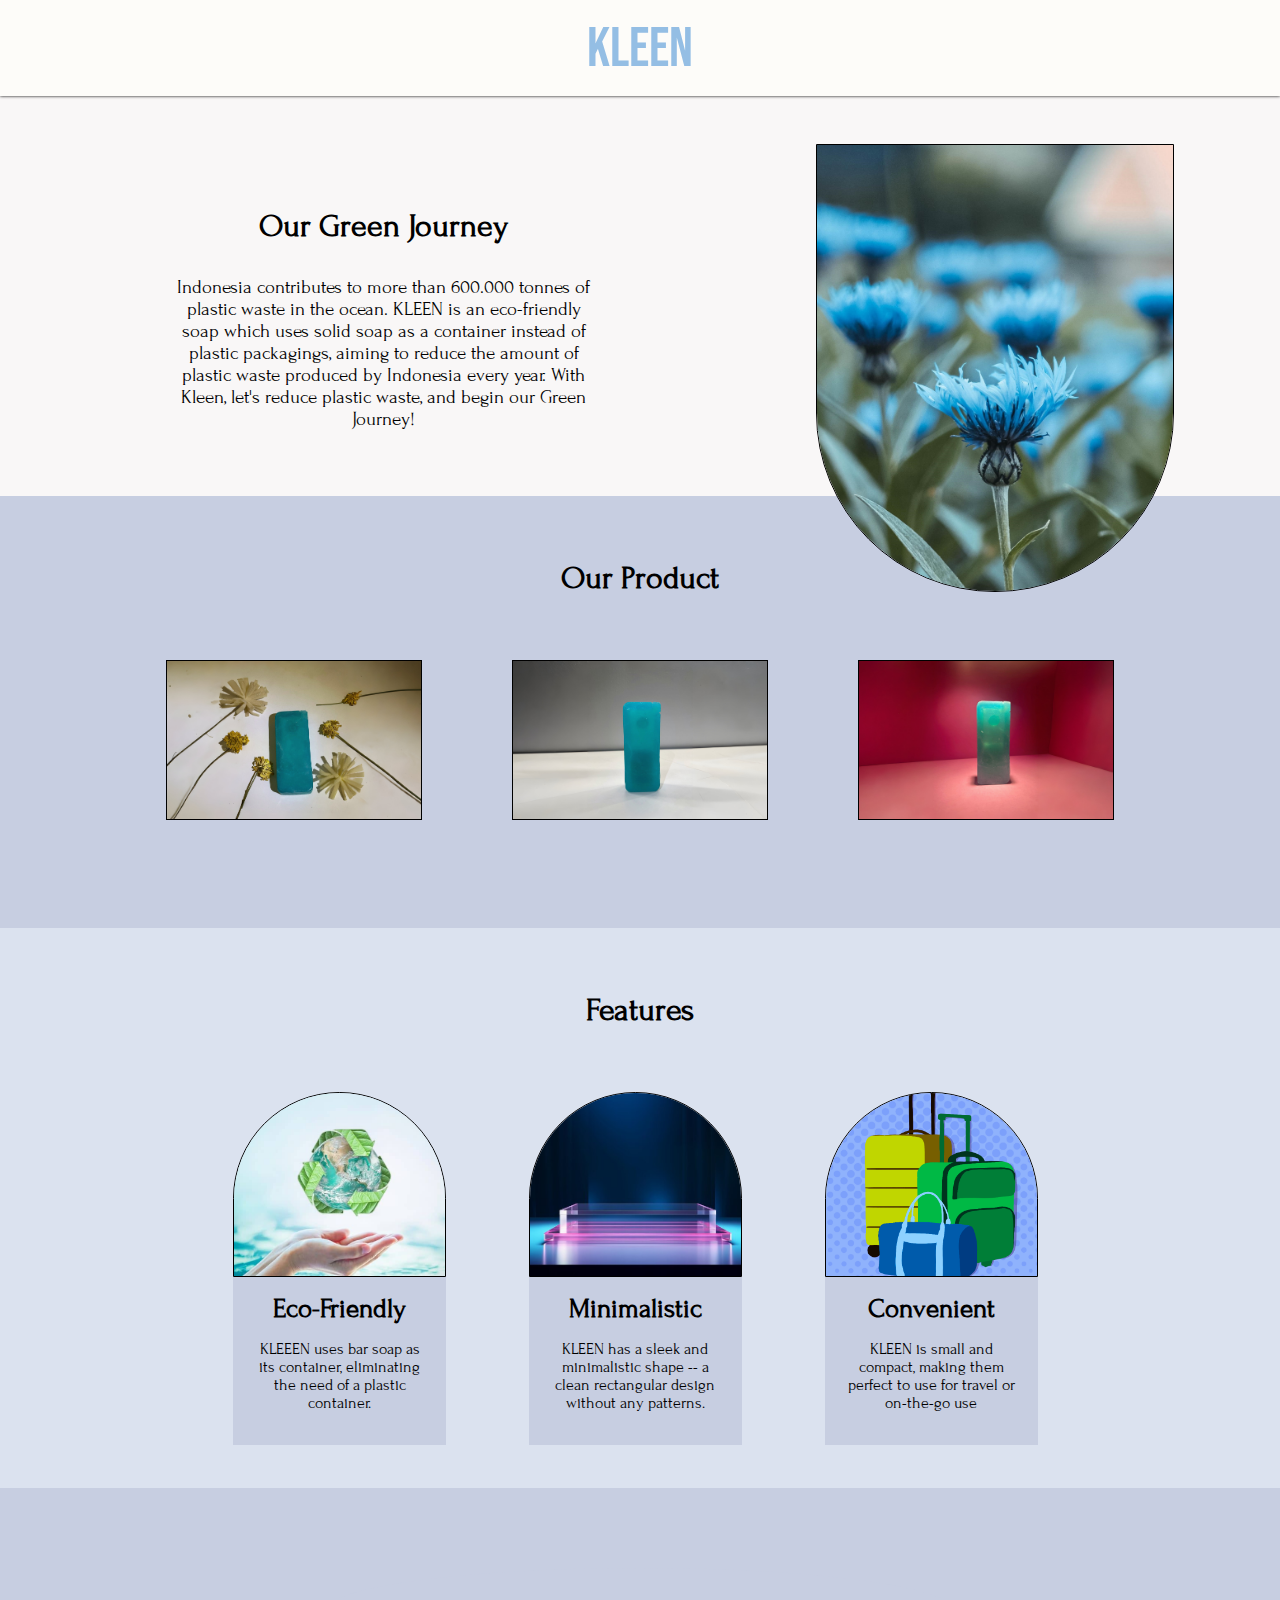
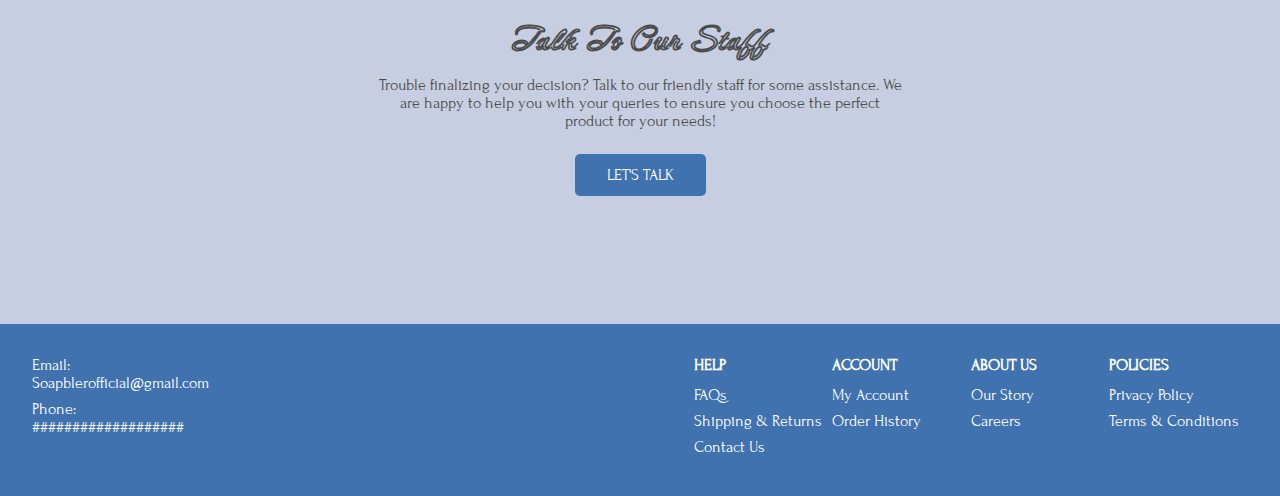
==== commit 1a986820: "Update index.html" ====
--- a/index.html
+++ b/index.html
@@ -32,16 +32,16 @@
     <div class="product_container">
         <div class="product_head">Our Product</div>
         <div class="pictures_large">
-            <div class="box" id="box1"><img src="product1.jpg" class="product_image"></div>
-            <div class="box"><img src="product2.jpg" class="product_image"></div>
-            <div class="box"><img src="product3.jpg" class="product_image"></div>
+            <div class="box" id="box1"><img src="Images/product1.jpg" class="product_image"></div>
+            <div class="box"><img src="Images/product2.jpg" class="product_image"></div>
+            <div class="box"><img src="Images/product3.jpg" class="product_image"></div>
         </div>
         <div class="pictures_small">
             <div class="top">
-                <div class="box"><img src="product1.jpg" class="product_image"></div>
+                <div class="box"><img src="Images/product1.jpg" class="product_image"></div>
             </div>
             <div class="bottom">
-                <div class="box"><img src="product2.jpg" class="product_image"></div>
+                <div class="box"><img src="Images/product2.jpg" class="product_image"></div>
             </div>
         </div>
     </div>
@@ -50,7 +50,7 @@
         <div class="features">
             <div class="feature">
                 <div class="shape">
-                    <div class="rounded"><img src="Feature1jpg.jpg" class="feature_image"></div>
+                    <div class="rounded"><img src="Images/Feature1jpg.jpg" class="feature_image"></div>
                     <div class="rect">
                         <div class="feature_head">Eco-Friendly</div>
                         <div class="feature_body">KLEEEN uses bar soap as its container, eliminating the need of a plastic container.</div>
@@ -59,7 +59,7 @@
             </div>
             <div class="feature">
                 <div class="shape">
-                    <div class="rounded"><img src="feature3.jpg" class="feature_image"></div>
+                    <div class="rounded"><img src="Images/feature3.jpg" class="feature_image"></div>
                     <div class="rect">
                         <div class="feature_head">Minimalistic</div>
                         <div class="feature_body">KLEEN has a sleek and minimalistic shape -- a clean rectangular design without any patterns.</div>
@@ -68,7 +68,7 @@
             </div>
             <div class="feature">
                 <div class="shape">
-                    <div class="rounded"><img src="feature2.png" class="feature_image"></div>
+                    <div class="rounded"><img src="Images/feature2.png" class="feature_image"></div>
                     <div class="rect">
                         <div class="feature_head">Convenient</div>
                         <div class="feature_body">KLEEN is small and compact, making them perfect to use for travel or on-the-go use</div>
@@ -80,7 +80,7 @@
             <div class="product_top">
                 <div class="feature">
                     <div class="shape">
-                        <div class="rounded"><img src="Feature1jpg.jpg" class="feature_image"></div>
+                        <div class="rounded"><img src="Images/Feature1jpg.jpg" class="feature_image"></div>
                         <div class="rect">
                             <div class="feature_head">Eco-Friendly</div>
                             <div class="feature_body">KLEEEN uses bar soap as its container, eliminating the need of a plastic container.</div>
@@ -89,7 +89,7 @@
                 </div>
                 <div class="feature">
                     <div class="shape">
-                        <div class="rounded"><img src="feature3.jpg" class="feature_image"></div>
+                        <div class="rounded"><img src="Images/feature3.jpg" class="feature_image"></div>
                         <div class="rect">
                             <div class="feature_head">Minimalistic</div>
                             <div class="feature_body">KLEEN has a sleek and minimalistic shape -- a clean rectangular design without any patterns.</div>
@@ -100,7 +100,7 @@
             <div class="product_bottom">
                 <div class="feature">
                     <div class="shape">
-                        <div class="rounded"><img src="feature2.png" class="feature_image"></div>
+                        <div class="rounded"><img src="Images/feature2.png" class="feature_image"></div>
                         <div class="rect">
                             <div class="feature_head">Convenient</div>
                             <div class="feature_body">KLEEN is small and compact, making them perfect to use for travel or on-the-go use</div>
@@ -164,4 +164,4 @@
 </footer>
 <script src="script.js"></script>
 </body>
-</html>+</html>
--- a/css.css
+++ b/css.css
@@ -0,0 +1,934 @@
+* {
+    margin: 0;
+    padding: 0;
+    box-sizing: border-box;
+    font-family: "Forum", serif;
+}
+
+body {
+    background-color: #F9F7F7;
+}
+
+.navbar {
+    width: 100%;
+    height: 6rem;
+    display: flex;
+    margin-bottom: 3rem;
+    position: fixed;
+    top: 0;
+    left: 0;
+    background-color: #fdfcf9;
+    z-index: 10000;
+    box-shadow: 0px 0px 3px rgba(0, 0, 0.5);
+}
+
+.soapbler {
+    width: 100%;
+    text-align: center;
+    color: rgb(148, 190, 228);
+    font-family: 'Bebas Neue', sans-serif;
+    font-size: 3.5rem;
+    padding-top: 1rem;
+}
+
+.aboutus_container{
+    margin-top: 9rem;
+}
+
+.white_upper_section{
+    width: 100%;
+    height: 19rem;
+    background-color: #F9F7F7;
+    display: flex;
+}
+
+.left-side{
+    width: 60%;
+}
+
+.right-side{
+    width: 40%;
+}
+
+.aboutus_section{
+    font-family:"Forum", serif;
+    height: 70%;
+    width: 55%;
+    margin: 0 auto;
+    margin-top: 4rem;
+    text-align: center;
+}
+
+.aboutus_head{
+    font-weight: 800;
+    font-size: 1.8rem;
+    display: block;
+}
+
+.aboutus_body{
+    display: block;
+    margin-top: 2rem;
+}
+
+.oval_frame{
+    border-radius: 0px 0px 200px 200px;
+    width: 70%;
+    height: 23rem;
+    border: 1px solid black;
+    margin-left: 3rem;
+    overflow: hidden;
+}
+
+.OIPP{
+    object-fit: cover;
+    object-position: center;
+    width: 100%;
+    height: 100%;
+}
+
+.product_container{
+    height: 21rem;
+    width: 100%;
+    background-color:  #C7CEE1;
+    display: block;
+}
+
+.product_head{
+    font-family:"Forum", serif;
+    font-size: 1.8rem;
+    font-weight: bold;
+    text-align: center;
+    padding-top: 3rem;
+}
+
+.pictures_large{
+    display: flex;
+    margin-top: 3rem;
+    height: 20rem;
+    width: 100%;
+}
+.lal{
+    background-color: #C7CEE1;
+    padding: 1rem;
+}
+.box{
+    width: 20%;
+    height: 50%;
+    border:1.2px solid black;
+    margin-left: 7%;
+    overflow: hidden;
+}
+
+#box1{
+    margin-left: 13%;
+}
+
+.pictures_small{
+    display: none;
+}
+
+.features_container{
+    height: 35rem;
+    width: 100%;
+    background-color:  #DBE2EF;
+}
+
+.features_header{
+    font-family:"Forum", serif;
+    font-size: 2rem;
+    font-weight: bold;
+    text-align: center;
+    padding-top: 4rem;
+}
+
+.features{
+    height: 21rem;
+    width: 70%;
+    display: flex;
+    margin: 0 auto;
+    margin-top: 4rem;
+}
+
+.feature{
+    width: 33%;
+    height: 100%
+}
+
+.shape{
+    width: 80%;
+    height: 100%;
+    display: block;
+    margin: 0 auto;
+}
+
+.rounded{
+    width: 90%;
+    height: 55%;
+    border-radius: 400px 400px 0px 0px;
+    border: 0.5px solid black; 
+    margin: 0 auto;
+    overflow: hidden;
+}
+
+.feature_image{
+    display: block;
+    width: 100%;
+    object-fit: cover;
+    object-position: center;
+    margin: 0 auto;
+    height: 100%;
+}
+
+
+.rect{
+    width: 90%;
+    height: 50%;
+    background-color: #C7CEE1;
+    margin:  0 auto;
+}
+
+.feature_head{
+    font-family: "Forum", serif;
+    text-align: center;
+    font-size: 1.7rem;
+    padding-top: 1rem;
+    font-weight: bold;
+}
+
+.feature_body{
+    font-family: "Forum", serif;
+    width: 80%;
+    padding-top: 1rem;
+    margin: 0 auto;
+    text-align: center;
+}
+
+.features_small{
+    display: none;
+}
+.contact-section {
+    background-color: #C7CEE1;
+    padding: 3rem;
+    text-align: center;
+    border-radius: 50% / 15%;
+    margin: 4rem auto;
+    max-width: 50%;
+}
+
+.contact-text h2 {
+    font-size: 2rem;
+    margin-bottom: 1rem;
+    font-family: 'Neonderthaw', cursive;
+    color: #4c4c4c;
+}
+
+.contact-text p {
+    color: #4c4c4c;
+    margin-bottom: 1.5rem;
+}
+
+button {
+    background-color: #3F72AF;
+    border: none;
+    padding: 0.75rem 2rem;
+    color: #fff;
+    font-size: 1rem;
+    cursor: pointer;
+    border-radius: 5px;
+}
+
+button:hover {
+    background-color:lightslategrey;
+}
+
+footer {
+    background-color: #3F72AF;
+    padding: 2rem;
+    color: #fff;
+}
+
+.footer-container {
+    display: flex;
+    justify-content: space-between;
+    flex-wrap: wrap;
+}
+
+
+.footer-links {
+    display: flex;
+    width: 100%;
+    right: 0;
+}
+
+.empty{
+    width: 70%;
+}
+.footerr{
+    width: 12%;
+}
+
+#special_footer{
+    width: 20%;
+}
+
+.footer-links h4 {
+    margin-bottom: 0.75rem;
+    color: white;
+    font-weight: bold;
+}
+
+.footer-links ul {
+    list-style: none;
+}
+
+.footer-links ul li {
+    margin-bottom: 0.5rem;
+}
+
+.footer-links ul li a {
+    text-decoration: none;
+    color: white;
+}
+
+.footer-links ul li a:hover {
+    color: #83bbfc;
+}
+
+.product_image{
+    width: 100%;
+    height: 100%;
+    object-fit: cover;
+    object-position: center;
+}
+
+@media only screen and (min-width: 1330px){
+  
+    .aboutus_head{
+        font-size: 2.1rem;
+    }
+    
+    .aboutus_body{
+        font-size: 1.3rem;
+    }
+       
+    .product_head{
+        font-size: 2.1rem;
+        padding-top: 4rem;
+    }
+
+    .white_upper_section{
+        height: 22rem;
+    }    
+
+    .oval_frame{
+        border-radius: 0px 0px 300px 300px;
+        height: 28rem;
+   }
+
+   .product_container{
+        height: 27rem;
+    }
+
+    .pictures_large{
+        margin-top: 4rem;
+        height: 20rem;
+    }
+
+    .feature_head{
+        font-size: 1.7rem;
+    }
+
+    .feature_body{
+        font-size: 1.2rem;
+    }
+}
+
+@media only screen and (min-width: 1200px) and (max-width: 1330px){
+  
+    .aboutus_head{
+        font-size: 2rem;
+    }
+    
+    .aboutus_body{
+        font-size: 1.2rem;
+    }
+       
+    .product_head{
+        font-size: 2rem;
+        padding-top: 4rem;
+    }
+
+    .white_upper_section{
+        height: 22rem;
+    }    
+
+    .oval_frame{
+        border-radius: 0px 0px 300px 300px;
+        height: 28rem;
+   }
+
+   .product_container{
+        height: 27rem;
+    }
+
+    .pictures_large{
+        margin-top: 4rem;
+        height: 20rem;
+    }
+
+    .footerr{
+        width: 20%;
+    }
+}
+
+@media only screen and (min-width: 931px) and (max-width: 1150px){
+
+    .features{
+        height: 21rem;
+        width: 75%;
+        display: flex;
+        margin: 0 auto;
+        margin-top: 4rem;
+    }
+
+    .rounded{
+        width: 100%;
+        height: 55%;
+        border-radius: 400px 400px 0px 0px;
+        border: 0.5px solid black; 
+        margin: 0 auto;
+    }
+    
+    .rect{
+        width: 100%;
+        height: 50%;
+        background-color: #C7CEE1;
+        margin:  0 auto;
+    }    
+
+    .footerr{
+        width: 40%;
+    }
+    
+}
+@media only screen and (min-width: 801px) and (max-width: 930px){
+
+    .pictures_large{
+        height: 20rem;
+    }
+
+    .white_upper_section{
+        height: 19rem;
+    }
+
+    .aboutus_section{
+        width: 70%;
+        height: 75%;
+    }
+
+    .box{
+        height: 40%;  
+        width: 20%; 
+        margin-left: 4%;
+    }
+
+    .product_container{
+        height: 21em;
+    }
+    
+    .features{
+        height: 21rem;
+        width: 80%;
+        display: flex;
+        margin: 0 auto;
+        margin-top: 4rem;
+    }
+
+    .rounded{
+        width: 100%;
+        height: 50%;
+        border-radius: 400px 400px 0px 0px;
+        border: 0.5px solid black; 
+        margin: 0 auto;
+    }
+    
+    .rect{
+        width: 100%;
+        height: 50%;
+        background-color: #C7CEE1;
+        margin:  0 auto;
+    }    
+
+    #box1{
+        margin-left: 14%;
+    }
+
+    .feature_head{
+        font-size: 1.5rem;
+    }
+
+    .feature_body{
+        font-size: 0.9rem;
+    }
+
+    .footerr{
+        width: 40%;
+    }
+
+}
+
+@media only screen and (min-width: 632px) and (max-width: 800px){
+
+    .oval_frame{
+        border-radius: 0px 0px 0px 300px;
+        height: 36vh;
+        float: right;
+   }
+
+   .white_upper_section{
+        height: 19rem;
+    }
+
+    .oval_frame{
+        height: 17rem;
+    }
+
+    .left-side{
+        width: 70%;
+    }
+
+    .aboutus_section{
+        width: 70%;
+    }
+    
+    .right-side{
+        width: 30%;
+    }
+
+    .pictures_large{
+        display: none;
+    }
+
+    .pictures_small{
+        display: block;
+    }
+
+    .rect{
+        height: 60%;
+        background-color: #C7CEE1;
+        margin:  0 auto;
+    }    
+
+    .top{
+        width: 100%;
+        display: flex;
+        margin-top: 2.5rem;
+        height: 8rem;
+    }
+
+
+    .bottom{
+        width: 100%;
+        display: flex;
+        margin-top: 2rem;
+        height: 8rem;
+    }
+
+    .box{
+        margin: 0 auto;
+        width: 40%;
+        height: 100%;
+    }
+
+    .product_container{
+        height: 32rem;
+    }
+
+    .features{
+        display: none;
+    }
+
+    .features_small{
+        display:contents;
+    }
+
+    .product_top{
+        width: 80%;
+        display: flex;
+        height: 20rem;
+        margin: 0 auto;
+        padding-top: 2.5rem;
+    }
+
+    .feature{
+        width: 50%;
+    }
+
+    .product_bottom{
+        width: 40%;
+        height: 20rem;
+        margin: 0 auto;
+        padding-top: 2.5rem;
+    }
+
+    .product_bottom .feature{
+        width: 100%;
+        margin-top: 2rem;
+    }
+
+    .features_container{
+        height: 55rem;
+    }
+
+    .footerr{
+        width: 40%;
+    }
+}
+
+@media only screen and (min-width: 510px) and (max-width: 632px){
+
+    .oval_frame{
+        border-radius: 0px 0px 0px 300px;
+        height: 36vh;
+        float: right;
+   }
+
+   .white_upper_section{
+        height: 21rem;
+    }
+
+    .oval_frame{
+        height: 17rem;
+    }
+
+    .left-side{
+        width: 70%;
+    }
+
+    .aboutus_section{
+        width: 80%;
+    }
+    
+    .right-side{
+        width: 30%;
+    }
+
+    .pictures_large{
+        display: none;
+    }
+
+    .pictures_small{
+        display: block;
+    }
+
+    .top{
+        width: 100%;
+        display: flex;
+        margin-top: 2.5rem;
+        height: 8rem;
+    }
+
+    .bottom{
+        width: 100%;
+        display: flex;
+        margin-top: 2rem;
+        height: 8rem;
+    }
+
+    .box{
+        margin: 0 auto;
+        width: 40%;
+        height: 100%;
+    }
+
+    .product_container{
+        height: 28rem;
+    }
+
+    .features{
+        display: none;
+    }
+
+    .features_small{
+        display:contents;
+    }
+
+    .product_top{
+        width: 90%;
+        display: flex;
+        height: 20rem;
+        margin: 0 auto;
+        padding-top: 2.5rem;
+    }
+
+    .feature{
+        width: 50%;
+    }
+
+    .rounded{
+        width: 95%;
+    }
+
+    .rect{
+        height: 65%;
+        width: 95%;
+    }
+
+    .product_bottom{
+        width: 45%;
+        height: 20rem;
+        margin: 0 auto;
+        padding-top: 2.5rem;
+    }
+
+    .product_bottom .feature{
+        width: 100%;
+        margin-top: 2rem;
+    }
+
+    .features_container{
+        height: 53rem;
+    }
+
+    .footerr{
+        width: 60%;
+    }
+
+    #box1{
+        margin-left: 14.3%;
+    }
+
+}
+
+@media only screen and (min-width: 381px) and (max-width: 509px){
+    
+    .right-side{
+        display: none;
+        width: 0%;
+    }
+
+    .left-side{
+        width: 100%;
+    }
+
+    .aboutus_section{
+        width: 80%;
+    }
+
+    .white_upper_section{
+        height: 19rem;
+    }
+
+    .pictures_large{
+        display: none;
+    }
+
+    .pictures_small{
+        display: block;
+    }
+
+    .top{
+        width: 100%;
+        display: flex;
+        margin-top: 2.5rem;
+        height: 7rem;
+    }
+
+    .bottom{
+        width: 100%;
+        display: flex;
+        margin-top: 2rem;
+        height: 7rem;
+    }
+
+    .box{
+        margin: 0 auto;
+        width: 40%;
+        height: 100%;
+    }
+    .product_container{
+        height: 27rem;
+    }
+
+    .features{
+        display: none;
+    }
+
+    .features_small{
+        display:contents;
+        width: 100%;
+    }
+
+    .product_top{
+        width: 90%;
+        display: flex;
+        height: 20rem;
+        margin: 0 auto;
+        padding-top: 2.5rem;
+    }
+
+    .feature{
+        width: 50%;
+    }
+
+    .feature_body{
+        width: 90%;
+    }
+
+    .shape{
+        width: 90%;
+    }
+
+    .rounded{
+        width: 100%;
+    }
+
+    .rect{
+        height: 60%;
+        width: 100%;
+    }
+
+    .product_bottom{
+        width: 45%;
+        height: 20rem;
+        margin: 0 auto;
+        padding-top: 2.5rem;
+    }
+
+    .product_bottom .feature{
+        width: 100%;
+        margin-top: 2rem;
+    }
+
+    .features_container{
+        height: 53rem;
+    }
+}
+
+@media only screen and (max-width: 380px){
+    
+    .right-side{
+        display: none;
+        width: 0%;
+    }
+
+    .left-side{
+        width: 100%;
+    }
+
+    .aboutus_section{
+        width: 80%;
+    }
+
+    .white_upper_section{
+        height: 21rem;
+    }
+
+    .pictures_large{
+        display: none;
+    }
+
+    .pictures_small{
+        display: block;
+    }
+
+    .top{
+        width: 100%;
+        display: flex;
+        margin-top: 2.5rem;
+        height: 7rem;
+    }
+
+    .bottom{
+        width: 100%;
+        display: flex;
+        margin-top: 2rem;
+        height: 7rem;
+    }
+
+    .box{
+        margin: 0 auto;
+        width: 40%;
+        height: 100%;
+    }
+
+    .product_container{
+        height: 27rem;
+    }
+
+    .features{
+        display: none;
+    }
+
+    .features_small{
+        display:contents;
+        width: 100%;
+    }
+
+    .product_top{
+        width: 95%;
+        display: flex;
+        height: 20rem;
+        margin: 0 auto;
+        padding-top: 2.5rem;
+    }
+
+    .feature{
+        width: 50%;
+    }
+
+    .feature_body{
+        width: 90%;
+    }
+
+    .shape{
+        width: 90%;
+    }
+
+    .rounded{
+        width: 100%;
+    }
+
+    .rect{
+        height: 50%;
+        width: 100%;
+    }
+
+    .product_bottom{
+        width: 47.5%;
+        height: 20rem;
+        margin: 0 auto;
+        padding-top: 2.5rem;
+    }
+
+    .product_bottom .feature{
+        width: 100%;
+        margin-top: 2rem;
+    }
+
+    .features_container{
+        height: 53rem;
+    }
+}
+/* Media query for smaller screens */
+@media only screen and (max-width: 800px) {
+    .footer-links {
+        flex-wrap: wrap; /* Allow wrapping to the next line */
+        justify-content: space-between; /* Space out items */
+    }
+
+    .footerr {
+        width: calc(50% - 1rem); /* Each footer section takes half width minus some space for margins */
+        margin-bottom: 1rem; /* Add some space between sections */
+    }
+
+    #special_footer {
+        width: calc(50% - 1rem); /* Make special footer take half width */
+        margin-bottom: 1rem; /* Add some space below it */
+    }
+
+    /* Optional: Adjust the last item in case of an odd number of items */
+    .footer-links ul:last-child {
+        margin-bottom: 0; /* Remove bottom margin for the last item */
+    }
+}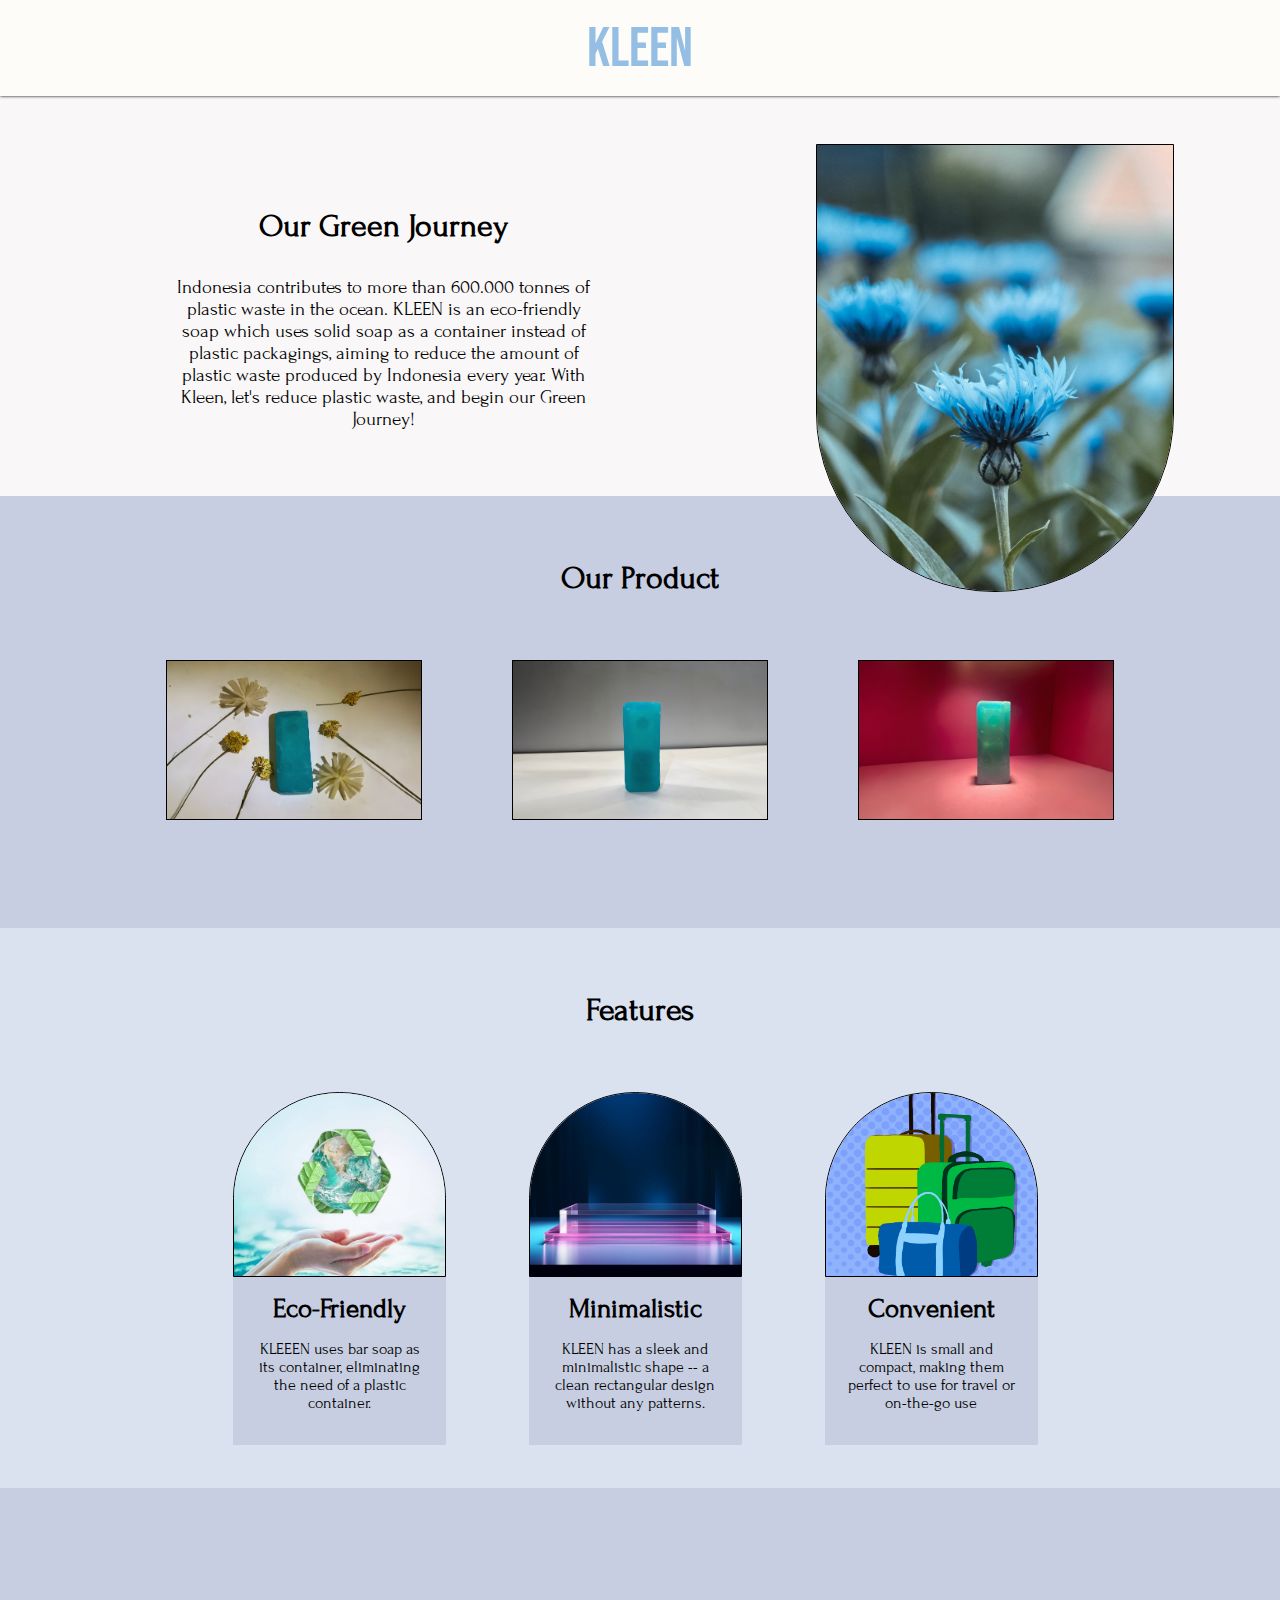
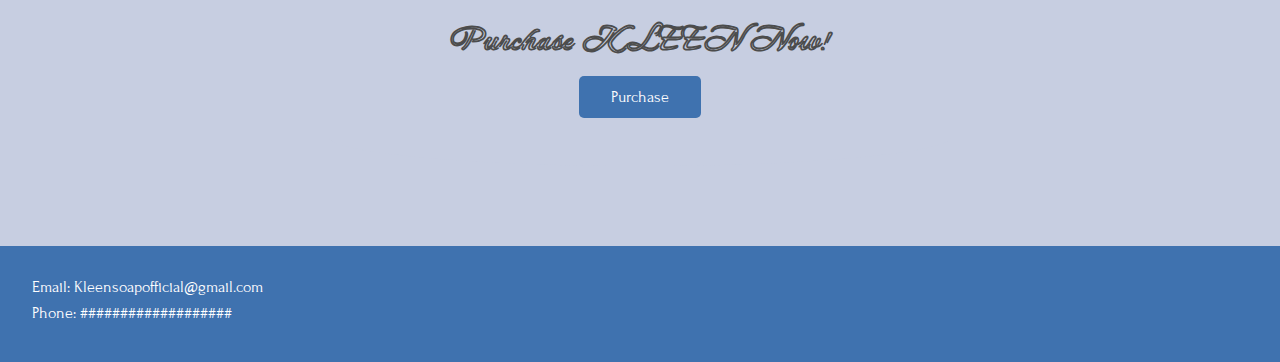
==== commit 50c39cbc: "Update index.html" ====
--- a/index.html
+++ b/index.html
@@ -32,16 +32,16 @@
     <div class="product_container">
         <div class="product_head">Our Product</div>
         <div class="pictures_large">
-            <div class="box" id="box1"><img src="Images/product1.jpg" class="product_image"></div>
-            <div class="box"><img src="Images/product2.jpg" class="product_image"></div>
-            <div class="box"><img src="Images/product3.jpg" class="product_image"></div>
+            <div class="box" id="box1"><img src="product1.jpg" class="product_image"></div>
+            <div class="box"><img src="product2.jpg" class="product_image"></div>
+            <div class="box"><img src="product3.jpg" class="product_image"></div>
         </div>
         <div class="pictures_small">
             <div class="top">
-                <div class="box"><img src="Images/product1.jpg" class="product_image"></div>
+                <div class="box"><img src="product1.jpg" class="product_image"></div>
             </div>
             <div class="bottom">
-                <div class="box"><img src="Images/product2.jpg" class="product_image"></div>
+                <div class="box"><img src="product2.jpg" class="product_image"></div>
             </div>
         </div>
     </div>
@@ -50,7 +50,7 @@
         <div class="features">
             <div class="feature">
                 <div class="shape">
-                    <div class="rounded"><img src="Images/Feature1jpg.jpg" class="feature_image"></div>
+                    <div class="rounded"><img src="Feature1jpg.jpg" class="feature_image"></div>
                     <div class="rect">
                         <div class="feature_head">Eco-Friendly</div>
                         <div class="feature_body">KLEEEN uses bar soap as its container, eliminating the need of a plastic container.</div>
@@ -59,7 +59,7 @@
             </div>
             <div class="feature">
                 <div class="shape">
-                    <div class="rounded"><img src="Images/feature3.jpg" class="feature_image"></div>
+                    <div class="rounded"><img src="feature3.jpg" class="feature_image"></div>
                     <div class="rect">
                         <div class="feature_head">Minimalistic</div>
                         <div class="feature_body">KLEEN has a sleek and minimalistic shape -- a clean rectangular design without any patterns.</div>
@@ -68,7 +68,7 @@
             </div>
             <div class="feature">
                 <div class="shape">
-                    <div class="rounded"><img src="Images/feature2.png" class="feature_image"></div>
+                    <div class="rounded"><img src="feature2.png" class="feature_image"></div>
                     <div class="rect">
                         <div class="feature_head">Convenient</div>
                         <div class="feature_body">KLEEN is small and compact, making them perfect to use for travel or on-the-go use</div>
@@ -80,7 +80,7 @@
             <div class="product_top">
                 <div class="feature">
                     <div class="shape">
-                        <div class="rounded"><img src="Images/Feature1jpg.jpg" class="feature_image"></div>
+                        <div class="rounded"><img src="Feature1jpg.jpg" class="feature_image"></div>
                         <div class="rect">
                             <div class="feature_head">Eco-Friendly</div>
                             <div class="feature_body">KLEEEN uses bar soap as its container, eliminating the need of a plastic container.</div>
@@ -89,7 +89,7 @@
                 </div>
                 <div class="feature">
                     <div class="shape">
-                        <div class="rounded"><img src="Images/feature3.jpg" class="feature_image"></div>
+                        <div class="rounded"><img src="feature3.jpg" class="feature_image"></div>
                         <div class="rect">
                             <div class="feature_head">Minimalistic</div>
                             <div class="feature_body">KLEEN has a sleek and minimalistic shape -- a clean rectangular design without any patterns.</div>
@@ -100,7 +100,7 @@
             <div class="product_bottom">
                 <div class="feature">
                     <div class="shape">
-                        <div class="rounded"><img src="Images/feature2.png" class="feature_image"></div>
+                        <div class="rounded"><img src="feature2.png" class="feature_image"></div>
                         <div class="rect">
                             <div class="feature_head">Convenient</div>
                             <div class="feature_body">KLEEN is small and compact, making them perfect to use for travel or on-the-go use</div>
@@ -113,50 +113,18 @@
 <div class="lal">
   <div class="contact-section">
     <div class="contact-text">
-        <h2>Talk To Our Staff</h2>
-        <p>Trouble finalizing your decision? Talk to our friendly staff for some assistance. We are happy to help you with your queries to ensure you choose the perfect product for your needs!</p>
-        <button>LET'S TALK</button>
+        <h2>Purchase KLEEN Now!</h2>
+        <button>Purchase</button>
     </div>
 </div>
 </div>
-<!-- Footer Section -->
 <footer>
     <div class="footer-container">
         <div class="footer-links">
             <div class="footerr" id="special_footer">
                 <ul>
-                    <li>Email: Soapblerofficial@gmail.com</li>
+                    <li>Email: Kleensoapofficial@gmail.com</li>
                     <li>Phone: ###################</li>
-                </ul>
-            </div>
-            <div class="empty"></div>
-            <div class="footerr">
-                <h4>HELP</h4>
-                <ul>
-                    <li><a href="#">FAQs</a></li>
-                    <li><a href="#">Shipping & Returns</a></li>
-                    <li><a href="#">Contact Us</a></li>
-                </ul>
-            </div>
-            <div class="footerr">
-                <h4>ACCOUNT</h4>
-                <ul>
-                    <li><a href="#">My Account</a></li>
-                    <li><a href="#">Order History</a></li>
-                </ul>
-            </div>
-            <div class="footerr">
-                <h4>ABOUT US</h4>
-                <ul>
-                    <li><a href="#">Our Story</a></li>
-                    <li><a href="#">Careers</a></li>
-                </ul>
-            </div>
-            <div class="footerr">
-                <h4>POLICIES</h4>
-                <ul>
-                    <li><a href="#">Privacy Policy</a></li>
-                    <li><a href="#">Terms & Conditions</a></li>
                 </ul>
             </div>
         </div>
--- a/css.css
+++ b/css.css
@@ -530,18 +530,18 @@
     .bottom{
         width: 100%;
         display: flex;
-        margin-top: 2rem;
+        margin-top: 6rem;
         height: 8rem;
     }
 
     .box{
         margin: 0 auto;
-        width: 40%;
-        height: 100%;
+        width: 60%;
+        height: 130%;
     }
 
     .product_container{
-        height: 32rem;
+        height: 36rem;
     }
 
     .features{
@@ -631,18 +631,18 @@
     .bottom{
         width: 100%;
         display: flex;
-        margin-top: 2rem;
+        margin-top: 5rem;
         height: 8rem;
     }
 
     .box{
         margin: 0 auto;
-        width: 40%;
-        height: 100%;
+        width: 60%;
+        height: 120%;
     }
 
     .product_container{
-        height: 28rem;
+        height: 33rem;
     }
 
     .features{
@@ -737,17 +737,17 @@
     .bottom{
         width: 100%;
         display: flex;
-        margin-top: 2rem;
+        margin-top: 4rem;
         height: 7rem;
     }
 
     .box{
         margin: 0 auto;
-        width: 40%;
-        height: 100%;
+        width: 60%;
+        height: 120%;
     }
     .product_container{
-        height: 27rem;
+        height: 31rem;
     }
 
     .features{
@@ -842,18 +842,18 @@
     .bottom{
         width: 100%;
         display: flex;
-        margin-top: 2rem;
+        margin-top: 4rem;
         height: 7rem;
     }
 
     .box{
         margin: 0 auto;
-        width: 40%;
-        height: 100%;
+        width: 60%;
+        height: 120%;
     }
 
     .product_container{
-        height: 27rem;
+        height: 31rem;
     }
 
     .features{
@@ -931,4 +931,4 @@
     .footer-links ul:last-child {
         margin-bottom: 0; /* Remove bottom margin for the last item */
     }
-}+}
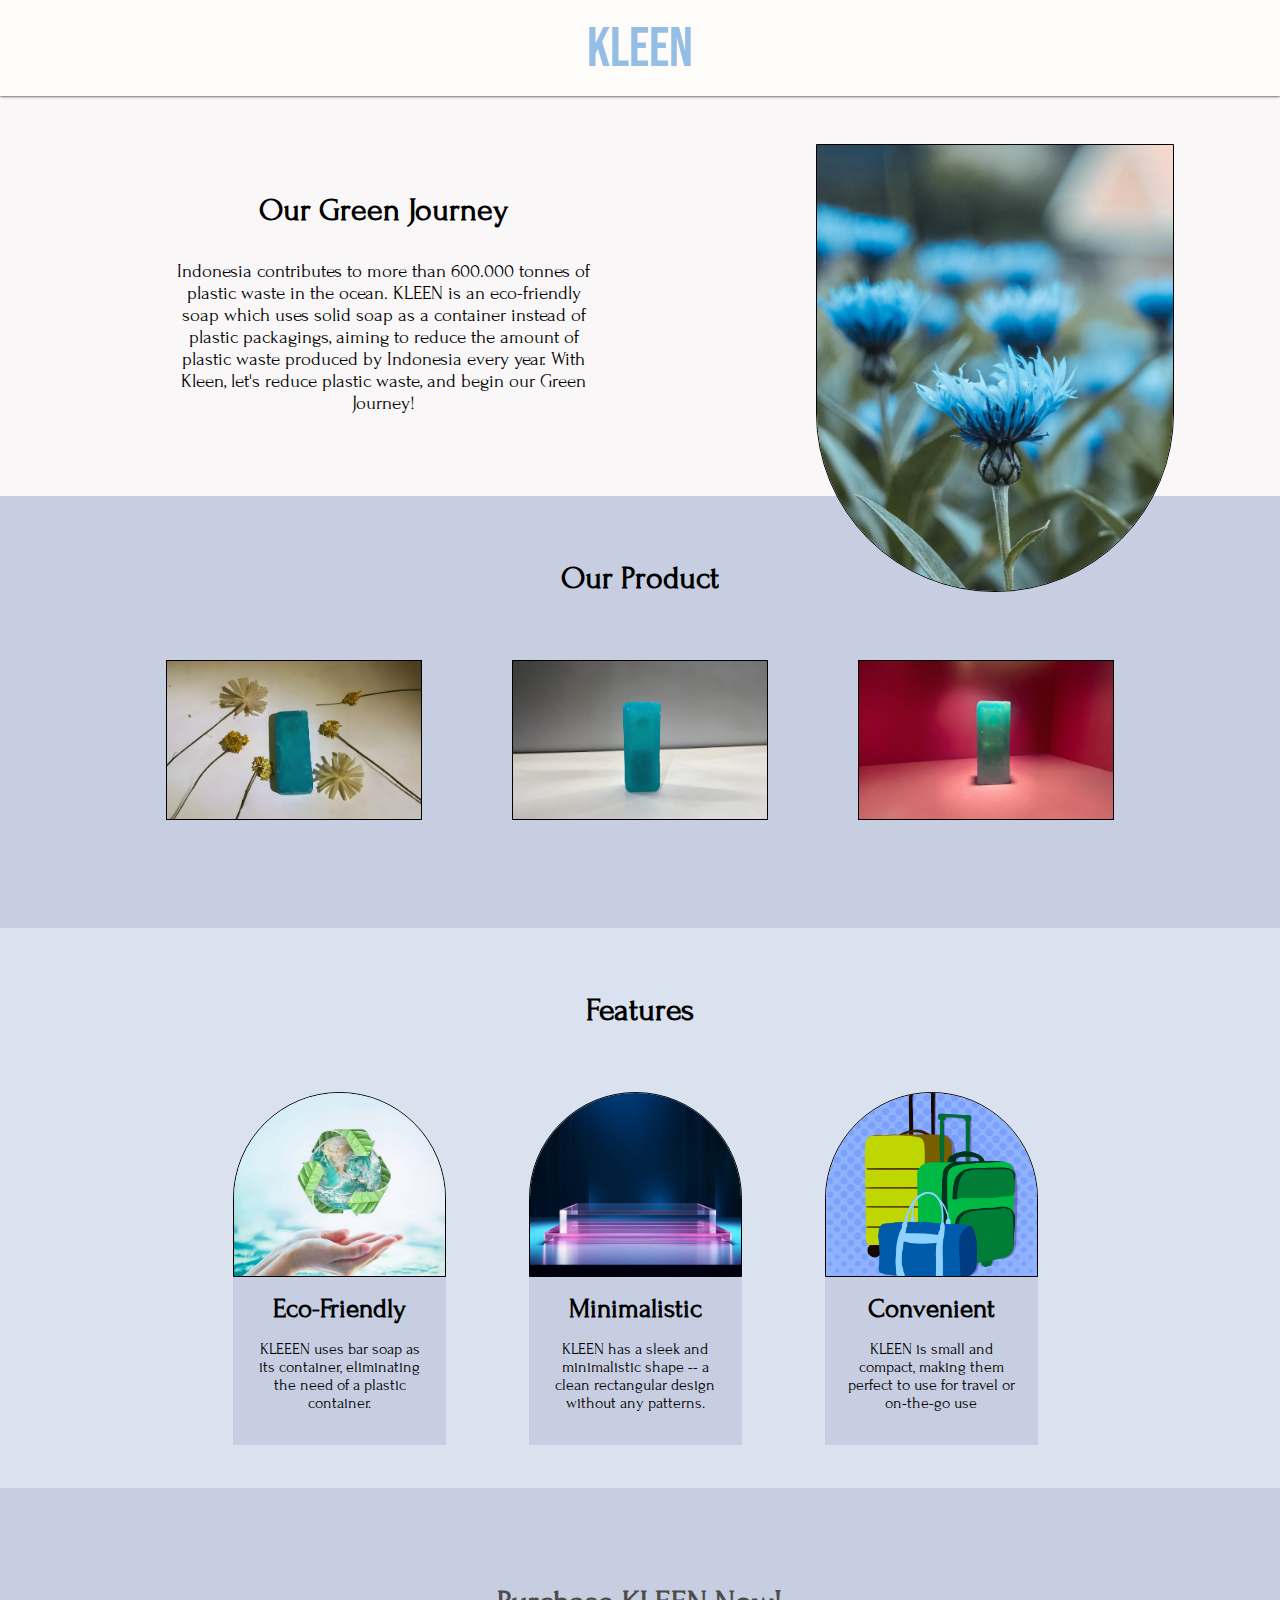
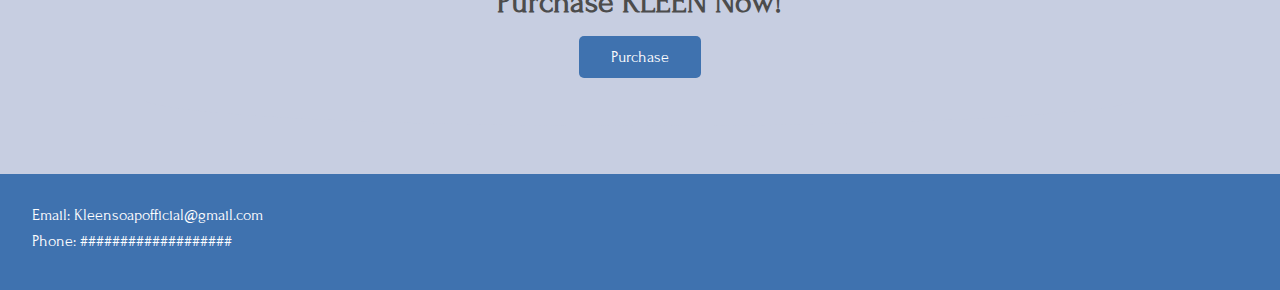
==== commit 07a5401e: "Update index.html" ====
--- a/index.html
+++ b/index.html
@@ -24,7 +24,7 @@
             </div>
             <div class="right-side">
                 <div class="oval_frame">
-                    <img src="OIP.jpg" class="OIPP">
+                    <img src="Images/OIP.jpg" class="OIPP">
                 </div>
             </div>
         </div>
@@ -32,16 +32,16 @@
     <div class="product_container">
         <div class="product_head">Our Product</div>
         <div class="pictures_large">
-            <div class="box" id="box1"><img src="product1.jpg" class="product_image"></div>
-            <div class="box"><img src="product2.jpg" class="product_image"></div>
-            <div class="box"><img src="product3.jpg" class="product_image"></div>
+            <div class="box" id="box1"><img src="Images/product1.jpg" class="product_image"></div>
+            <div class="box"><img src="Images/product2.jpg" class="product_image"></div>
+            <div class="box"><img src="Images/product3.jpg" class="product_image"></div>
         </div>
         <div class="pictures_small">
             <div class="top">
-                <div class="box"><img src="product1.jpg" class="product_image"></div>
+                <div class="box"><img src="Images/product1.jpg" class="product_image"></div>
             </div>
             <div class="bottom">
-                <div class="box"><img src="product2.jpg" class="product_image"></div>
+                <div class="box"><img src="Images/product2.jpg" class="product_image"></div>
             </div>
         </div>
     </div>
@@ -50,7 +50,7 @@
         <div class="features">
             <div class="feature">
                 <div class="shape">
-                    <div class="rounded"><img src="Feature1jpg.jpg" class="feature_image"></div>
+                    <div class="rounded"><img src="Images/Feature1jpg.jpg" class="feature_image"></div>
                     <div class="rect">
                         <div class="feature_head">Eco-Friendly</div>
                         <div class="feature_body">KLEEEN uses bar soap as its container, eliminating the need of a plastic container.</div>
@@ -59,7 +59,7 @@
             </div>
             <div class="feature">
                 <div class="shape">
-                    <div class="rounded"><img src="feature3.jpg" class="feature_image"></div>
+                    <div class="rounded"><img src="Images/feature3.jpg" class="feature_image"></div>
                     <div class="rect">
                         <div class="feature_head">Minimalistic</div>
                         <div class="feature_body">KLEEN has a sleek and minimalistic shape -- a clean rectangular design without any patterns.</div>
@@ -68,7 +68,7 @@
             </div>
             <div class="feature">
                 <div class="shape">
-                    <div class="rounded"><img src="feature2.png" class="feature_image"></div>
+                    <div class="rounded"><img src="Images/feature2.png" class="feature_image"></div>
                     <div class="rect">
                         <div class="feature_head">Convenient</div>
                         <div class="feature_body">KLEEN is small and compact, making them perfect to use for travel or on-the-go use</div>
@@ -80,7 +80,7 @@
             <div class="product_top">
                 <div class="feature">
                     <div class="shape">
-                        <div class="rounded"><img src="Feature1jpg.jpg" class="feature_image"></div>
+                        <div class="rounded"><img src="Images/Feature1jpg.jpg" class="feature_image"></div>
                         <div class="rect">
                             <div class="feature_head">Eco-Friendly</div>
                             <div class="feature_body">KLEEEN uses bar soap as its container, eliminating the need of a plastic container.</div>
@@ -89,7 +89,7 @@
                 </div>
                 <div class="feature">
                     <div class="shape">
-                        <div class="rounded"><img src="feature3.jpg" class="feature_image"></div>
+                        <div class="rounded"><img src="Images/feature3.jpg" class="feature_image"></div>
                         <div class="rect">
                             <div class="feature_head">Minimalistic</div>
                             <div class="feature_body">KLEEN has a sleek and minimalistic shape -- a clean rectangular design without any patterns.</div>
@@ -100,7 +100,7 @@
             <div class="product_bottom">
                 <div class="feature">
                     <div class="shape">
-                        <div class="rounded"><img src="feature2.png" class="feature_image"></div>
+                        <div class="rounded"><img src="Images/feature2.png" class="feature_image"></div>
                         <div class="rect">
                             <div class="feature_head">Convenient</div>
                             <div class="feature_body">KLEEN is small and compact, making them perfect to use for travel or on-the-go use</div>
--- a/css.css
+++ b/css.css
@@ -55,7 +55,7 @@
     height: 70%;
     width: 55%;
     margin: 0 auto;
-    margin-top: 4rem;
+    margin-top: 3rem;
     text-align: center;
 }
 
@@ -211,14 +211,15 @@
     padding: 3rem;
     text-align: center;
     border-radius: 50% / 15%;
-    margin: 4rem auto;
-    max-width: 50%;
+    max-width: 80%;
+    margin: 0 auto;
+    margin-top: 2rem;
+    margin-bottom: 2rem;
 }
 
 .contact-text h2 {
     font-size: 2rem;
     margin-bottom: 1rem;
-    font-family: 'Neonderthaw', cursive;
     color: #4c4c4c;
 }
 
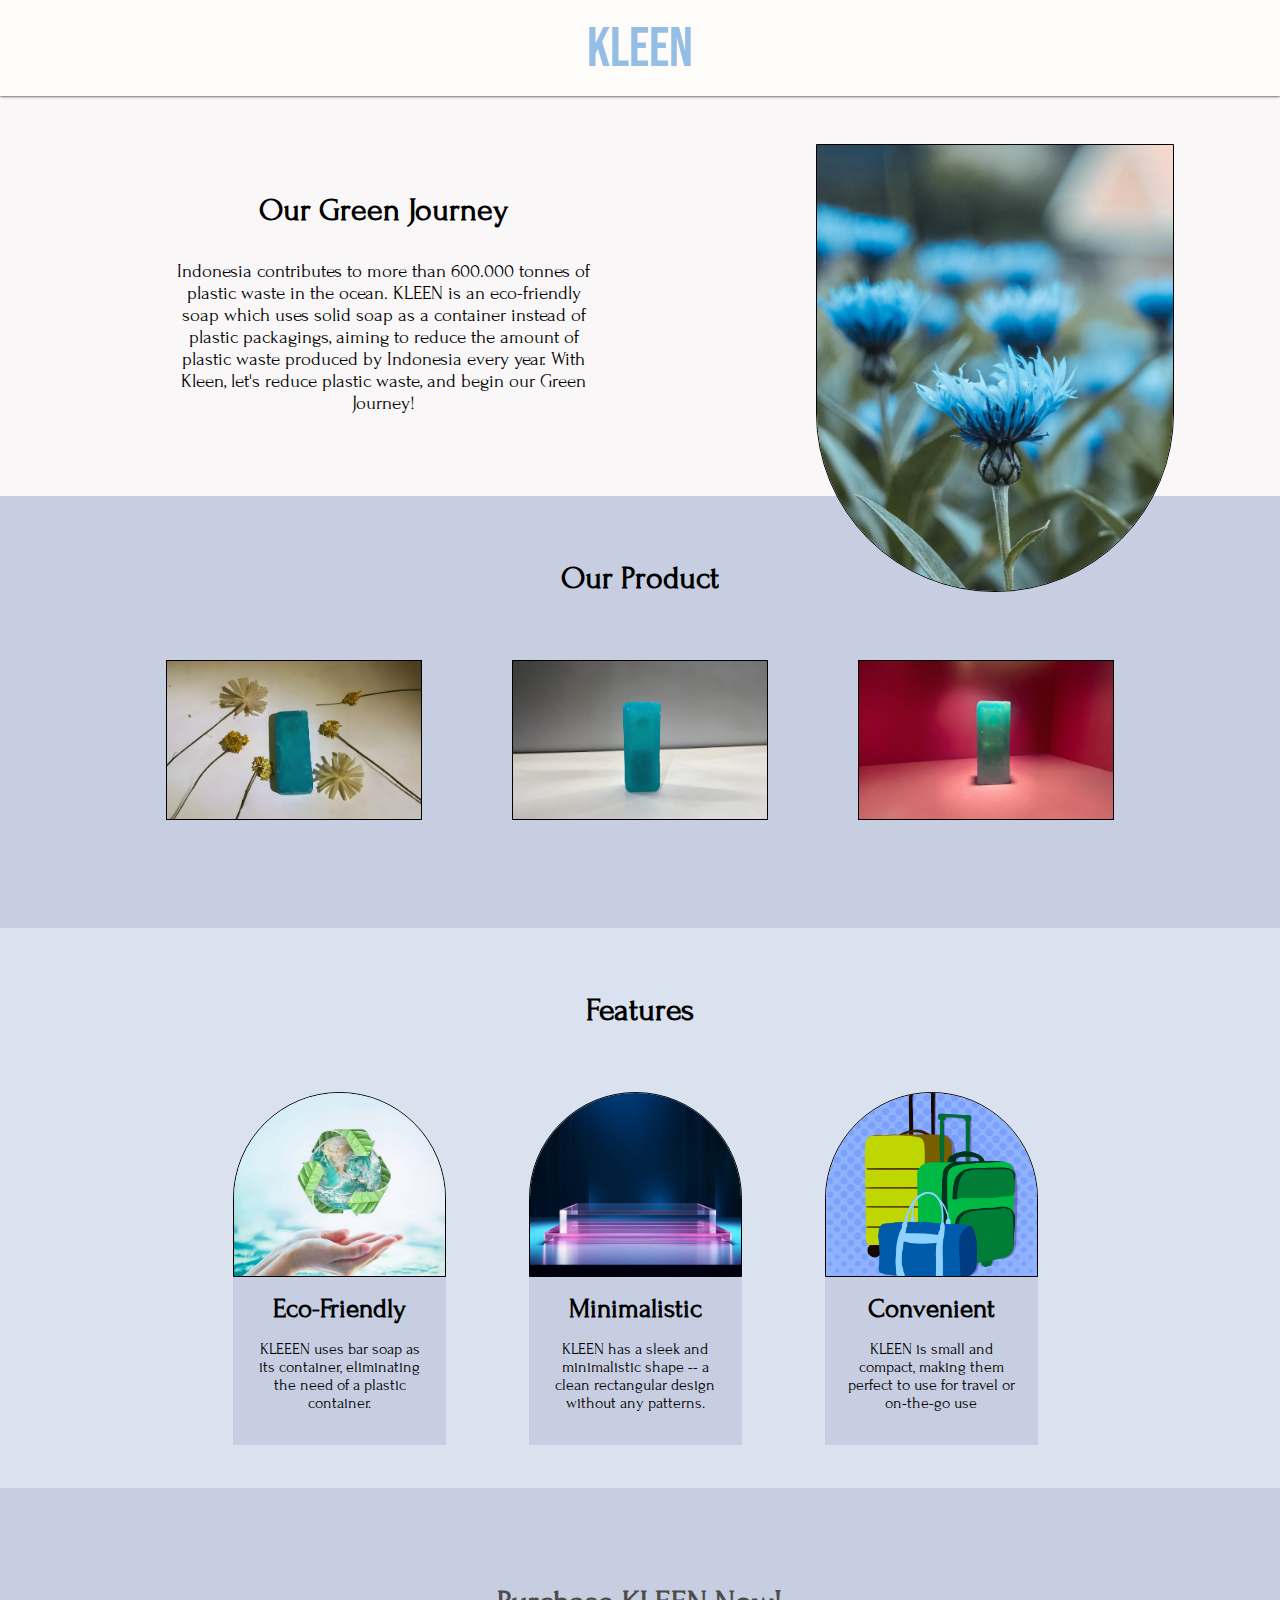
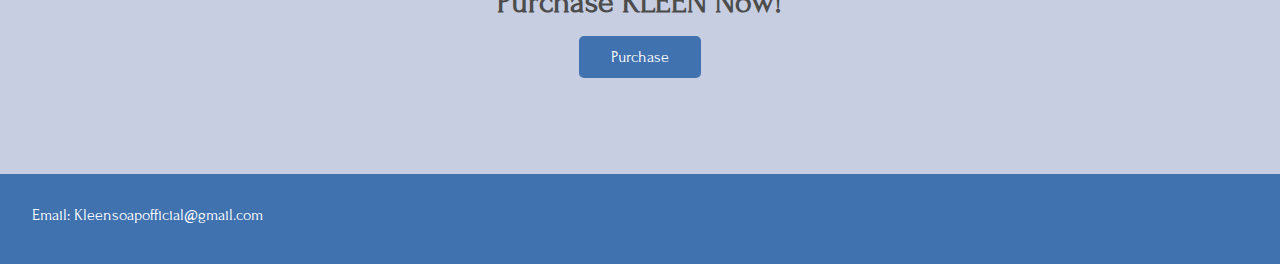
==== commit e1d4f5d8: "Update index.html" ====
--- a/index.html
+++ b/index.html
@@ -24,7 +24,7 @@
             </div>
             <div class="right-side">
                 <div class="oval_frame">
-                    <img src="Images/OIP.jpg" class="OIPP">
+                    <img src="OIP.jpg" class="OIPP">
                 </div>
             </div>
         </div>
@@ -32,16 +32,16 @@
     <div class="product_container">
         <div class="product_head">Our Product</div>
         <div class="pictures_large">
-            <div class="box" id="box1"><img src="Images/product1.jpg" class="product_image"></div>
-            <div class="box"><img src="Images/product2.jpg" class="product_image"></div>
-            <div class="box"><img src="Images/product3.jpg" class="product_image"></div>
+            <div class="box" id="box1"><img src="product1.jpg" class="product_image"></div>
+            <div class="box"><img src="product2.jpg" class="product_image"></div>
+            <div class="box"><img src="product3.jpg" class="product_image"></div>
         </div>
         <div class="pictures_small">
             <div class="top">
-                <div class="box"><img src="Images/product1.jpg" class="product_image"></div>
+                <div class="box"><img src="product1.jpg" class="product_image"></div>
             </div>
             <div class="bottom">
-                <div class="box"><img src="Images/product2.jpg" class="product_image"></div>
+                <div class="box"><img src="product2.jpg" class="product_image"></div>
             </div>
         </div>
     </div>
@@ -50,7 +50,7 @@
         <div class="features">
             <div class="feature">
                 <div class="shape">
-                    <div class="rounded"><img src="Images/Feature1jpg.jpg" class="feature_image"></div>
+                    <div class="rounded"><img src="Feature1jpg.jpg" class="feature_image"></div>
                     <div class="rect">
                         <div class="feature_head">Eco-Friendly</div>
                         <div class="feature_body">KLEEEN uses bar soap as its container, eliminating the need of a plastic container.</div>
@@ -59,7 +59,7 @@
             </div>
             <div class="feature">
                 <div class="shape">
-                    <div class="rounded"><img src="Images/feature3.jpg" class="feature_image"></div>
+                    <div class="rounded"><img src="feature3.jpg" class="feature_image"></div>
                     <div class="rect">
                         <div class="feature_head">Minimalistic</div>
                         <div class="feature_body">KLEEN has a sleek and minimalistic shape -- a clean rectangular design without any patterns.</div>
@@ -68,7 +68,7 @@
             </div>
             <div class="feature">
                 <div class="shape">
-                    <div class="rounded"><img src="Images/feature2.png" class="feature_image"></div>
+                    <div class="rounded"><img src="feature2.png" class="feature_image"></div>
                     <div class="rect">
                         <div class="feature_head">Convenient</div>
                         <div class="feature_body">KLEEN is small and compact, making them perfect to use for travel or on-the-go use</div>
@@ -80,7 +80,7 @@
             <div class="product_top">
                 <div class="feature">
                     <div class="shape">
-                        <div class="rounded"><img src="Images/Feature1jpg.jpg" class="feature_image"></div>
+                        <div class="rounded"><img src="Feature1jpg.jpg" class="feature_image"></div>
                         <div class="rect">
                             <div class="feature_head">Eco-Friendly</div>
                             <div class="feature_body">KLEEEN uses bar soap as its container, eliminating the need of a plastic container.</div>
@@ -89,7 +89,7 @@
                 </div>
                 <div class="feature">
                     <div class="shape">
-                        <div class="rounded"><img src="Images/feature3.jpg" class="feature_image"></div>
+                        <div class="rounded"><img src="feature3.jpg" class="feature_image"></div>
                         <div class="rect">
                             <div class="feature_head">Minimalistic</div>
                             <div class="feature_body">KLEEN has a sleek and minimalistic shape -- a clean rectangular design without any patterns.</div>
@@ -100,7 +100,7 @@
             <div class="product_bottom">
                 <div class="feature">
                     <div class="shape">
-                        <div class="rounded"><img src="Images/feature2.png" class="feature_image"></div>
+                        <div class="rounded"><img src="feature2.png" class="feature_image"></div>
                         <div class="rect">
                             <div class="feature_head">Convenient</div>
                             <div class="feature_body">KLEEN is small and compact, making them perfect to use for travel or on-the-go use</div>
@@ -114,7 +114,7 @@
   <div class="contact-section">
     <div class="contact-text">
         <h2>Purchase KLEEN Now!</h2>
-        <button>Purchase</button>
+        <button onclick="location.href='https://docs.google.com/forms/d/e/1FAIpQLSdjDDZTq03KHhpGODnGdMM2zAOACPT1WCft4jNJ0aQ5fTmGUw/viewform'">Purchase</button>
     </div>
 </div>
 </div>
@@ -124,7 +124,6 @@
             <div class="footerr" id="special_footer">
                 <ul>
                     <li>Email: Kleensoapofficial@gmail.com</li>
-                    <li>Phone: ###################</li>
                 </ul>
             </div>
         </div>
